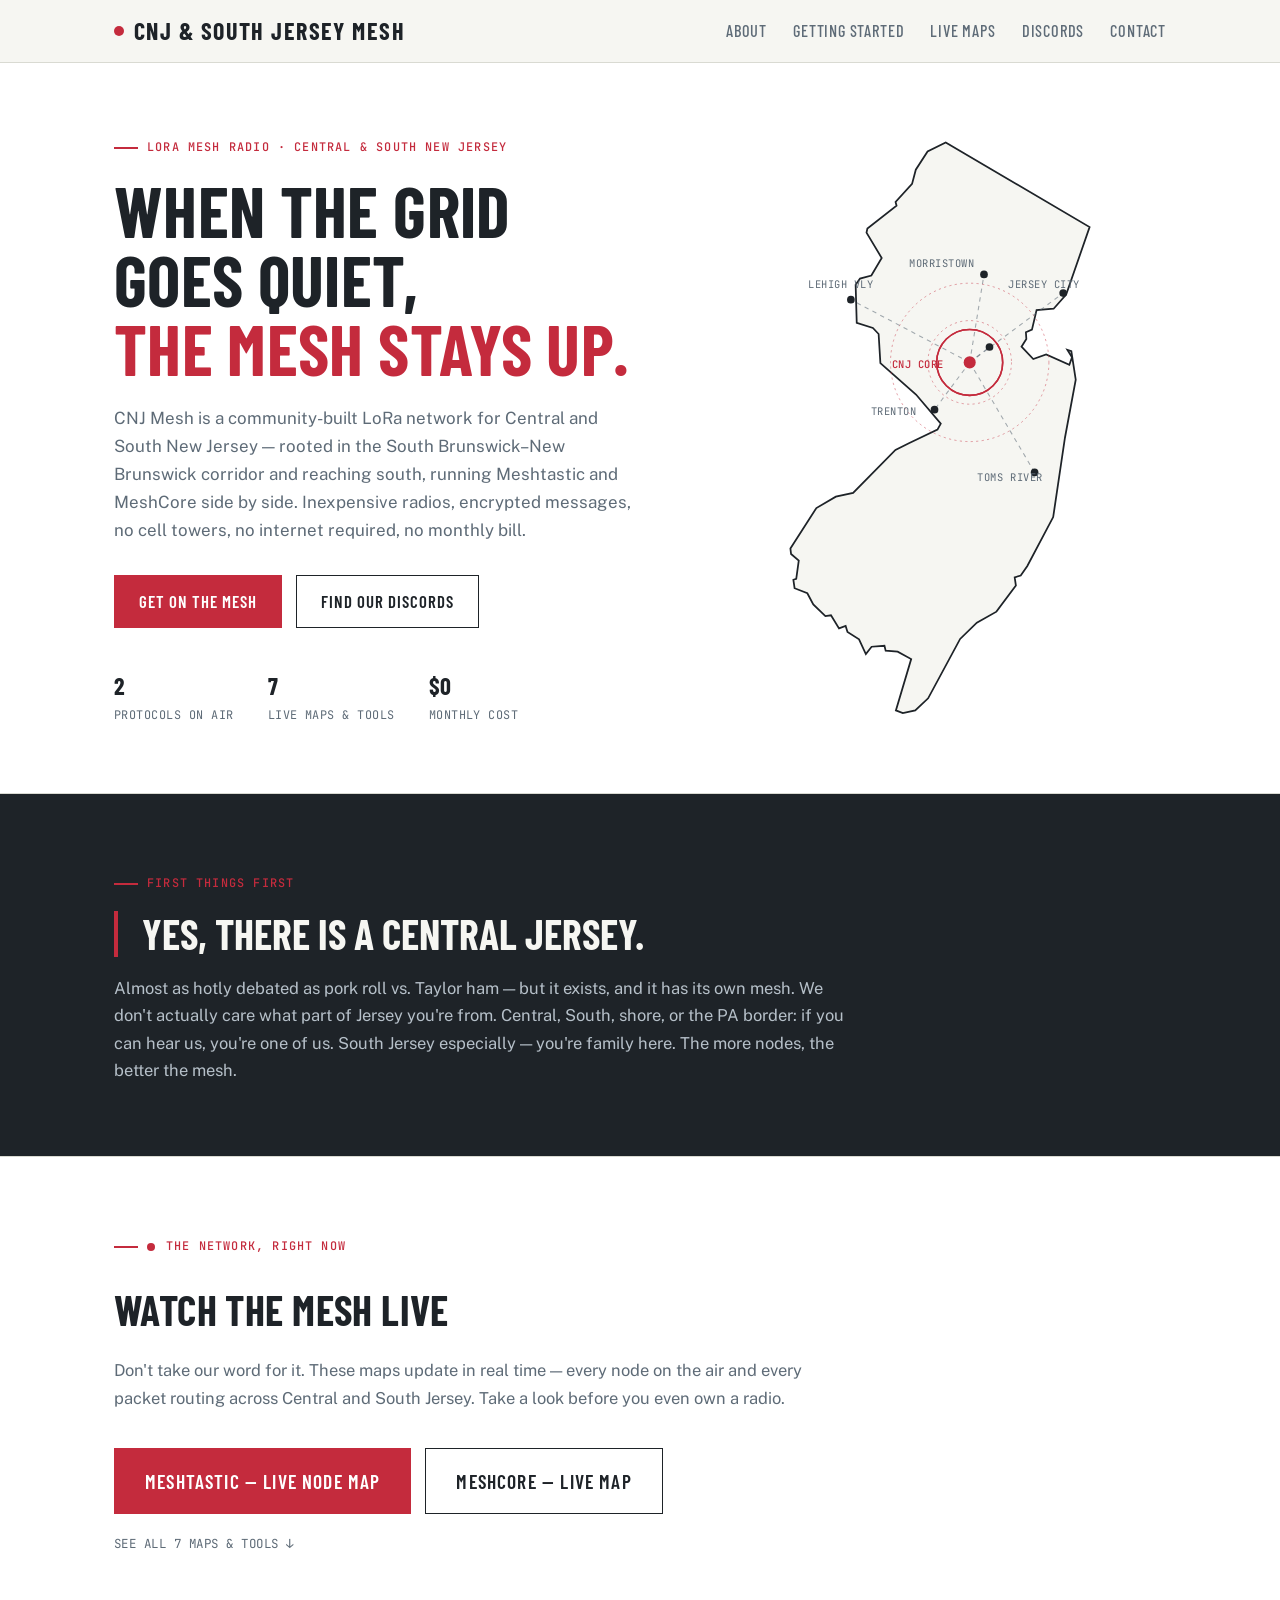
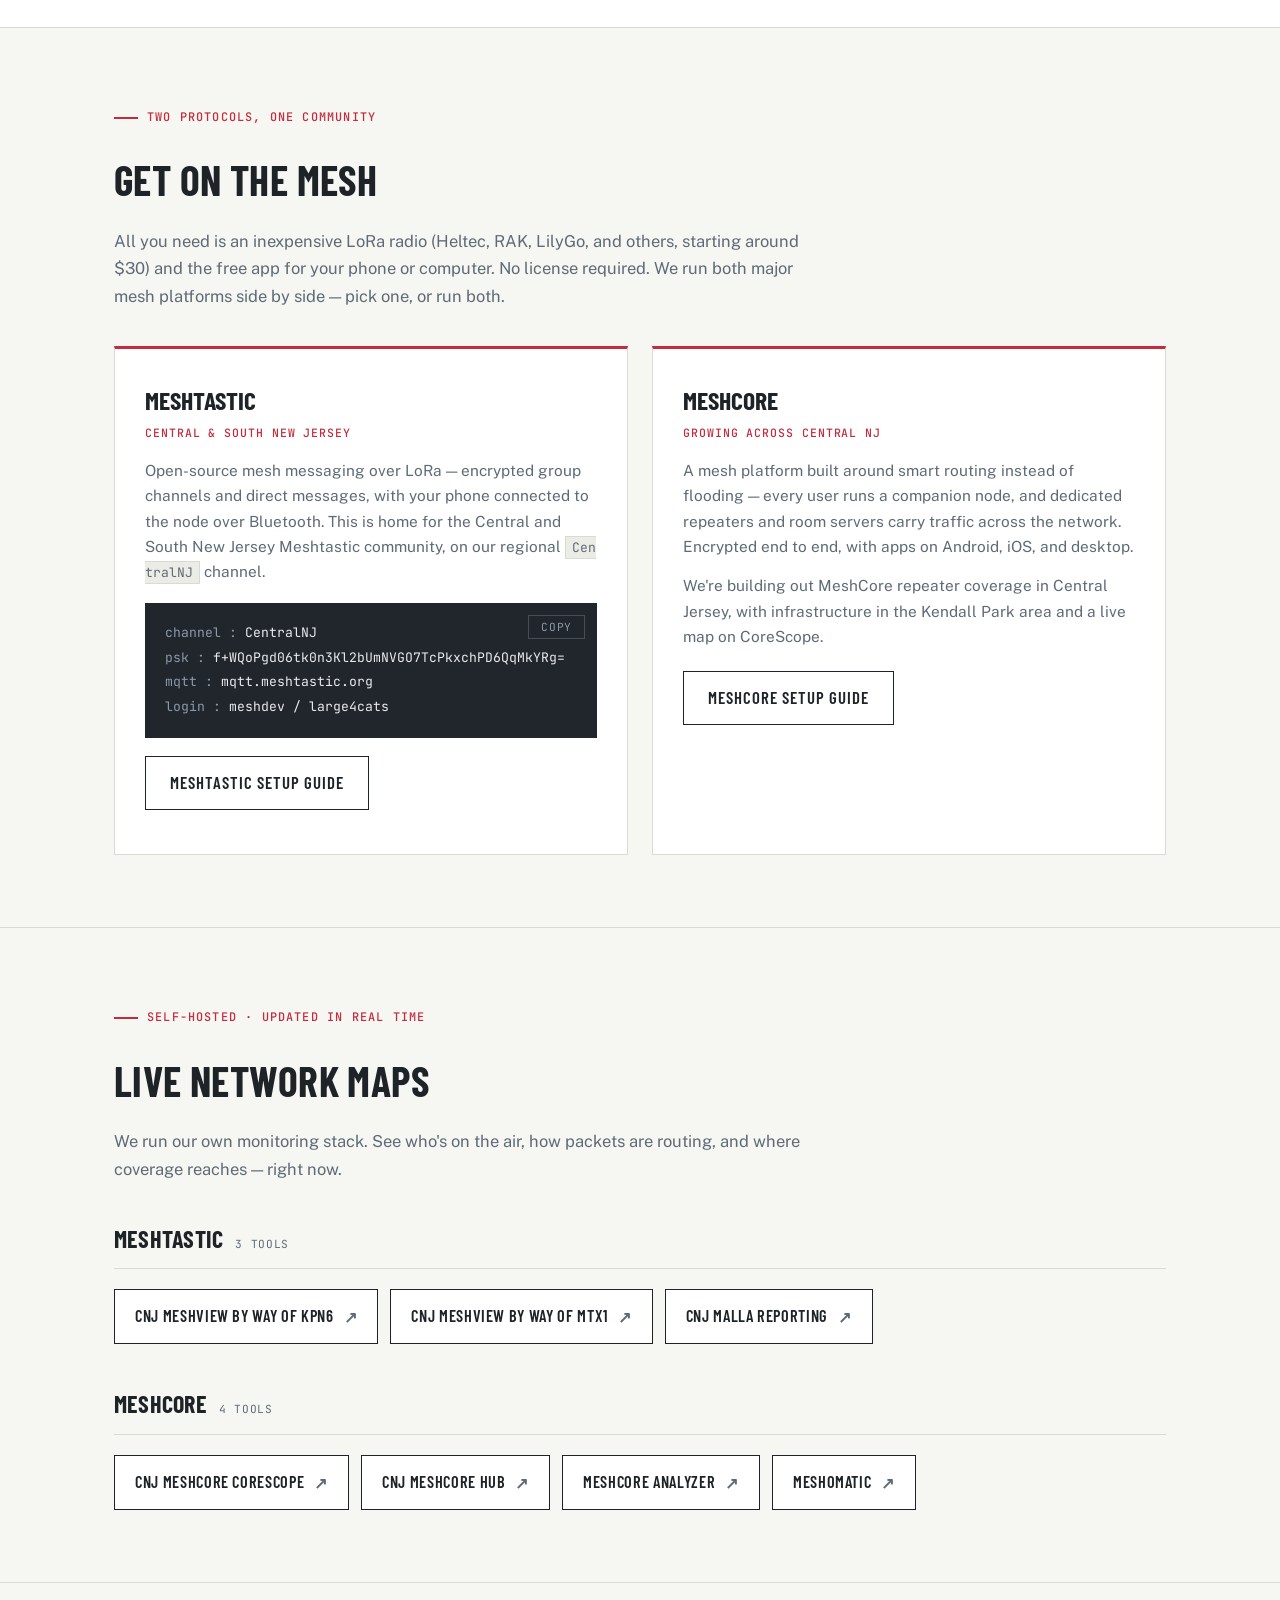
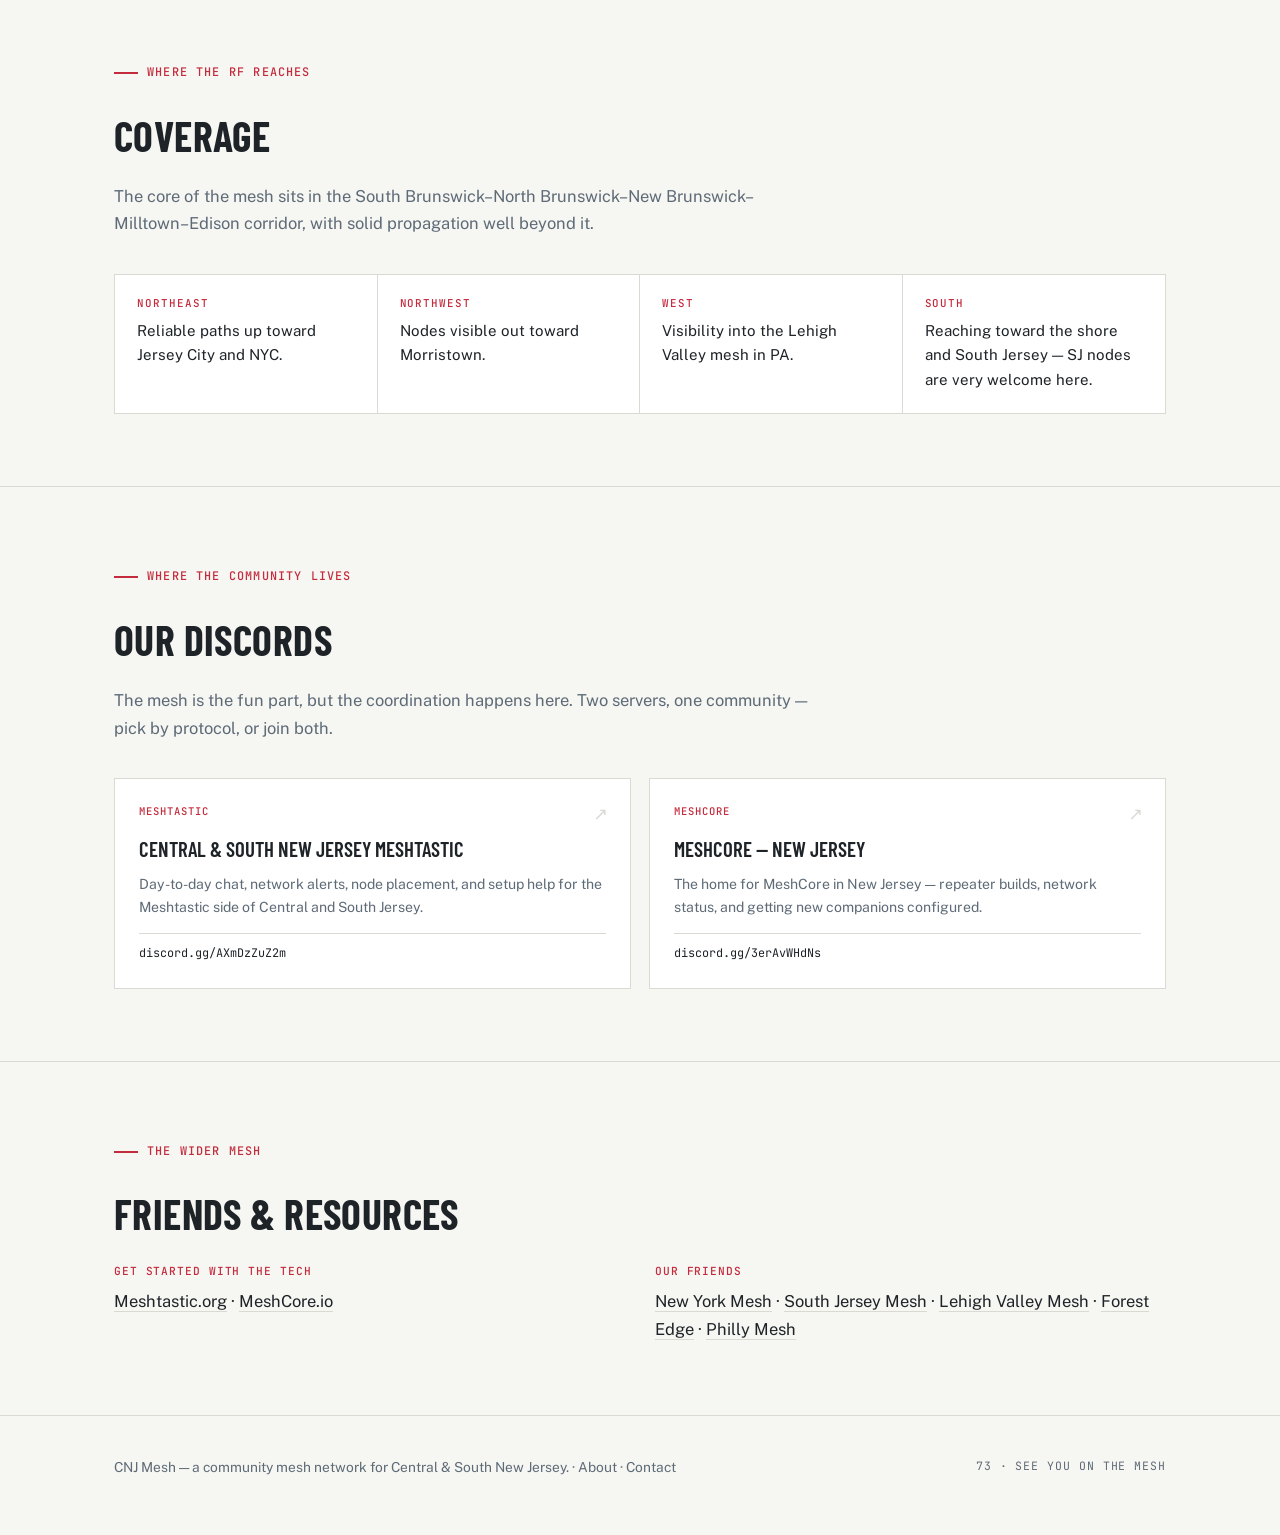
==== website/cnjmesh-me/index.html @ 9541b4b1 "Add docs and backup for the new cnjmesh.me website - docs/website-cnjmesh-me.md: what the site is, h" ====
<!DOCTYPE html>
<html lang="en">
<head>
<meta charset="UTF-8">
<meta name="viewport" content="width=device-width, initial-scale=1.0">
<title>CNJ Mesh — Central &amp; South New Jersey LoRa Mesh Network</title>
<meta name="description" content="CNJ Mesh is a community LoRa mesh network for Central and South New Jersey running Meshtastic and MeshCore. Join the mesh, watch it live, and find our Discords.">
<meta property="og:title" content="CNJ Mesh — Central &amp; South New Jersey Mesh Network">
<meta property="og:description" content="Off-grid LoRa mesh radio for Central and South Jersey. Meshtastic and MeshCore, side by side. Join the mesh.">
<meta property="og:type" content="website">
<meta property="og:url" content="https://cnjmesh.me">
<link rel="preconnect" href="https://fonts.googleapis.com">
<link rel="preconnect" href="https://fonts.gstatic.com" crossorigin>
<link href="https://fonts.googleapis.com/css2?family=Barlow+Condensed:wght@500;600;700&family=Public+Sans:wght@400;500;600&family=JetBrains+Mono:wght@400;500&display=swap" rel="stylesheet">
<style>
/* ============================================================
   CNJ Mesh — shared styles
   Design: light editorial. Paper white, near-black ink,
   "signal red" accent (ON AIR reference). Barlow Condensed
   (display), Public Sans (body), JetBrains Mono (data).
   ============================================================ */

:root {
  --paper: #f6f6f2;
  --panel: #ffffff;
  --ink: #1e2328;
  --muted: #5e6b77;
  --line: #d9dad2;
  --red: #c42b3d;
  --red-dark: #9e2233;
  --term: #21262c;
  --term-text: #e8eaed;
  --maxw: 1100px;
}
* { margin: 0; padding: 0; box-sizing: border-box; }
html { scroll-behavior: smooth; }
body {
  background: var(--paper);
  color: var(--ink);
  font-family: 'Public Sans', system-ui, sans-serif;
  font-size: 16.5px;
  line-height: 1.65;
  -webkit-font-smoothing: antialiased;
}
::selection { background: var(--red); color: #fff; }
a { color: var(--red); text-decoration: none; }
a:hover { text-decoration: underline; text-underline-offset: 3px; }
a:focus-visible, button:focus-visible {
  outline: 2px solid var(--red);
  outline-offset: 3px;
}
.wrap { max-width: var(--maxw); margin: 0 auto; padding: 0 24px; }

/* ---------- header ---------- */
header {
  position: sticky; top: 0; z-index: 50;
  background: rgba(246,246,242,.92);
  backdrop-filter: blur(8px);
  border-bottom: 1px solid var(--line);
}
.nav { display: flex; align-items: center; justify-content: space-between; height: 62px; }
.brand {
  font-family: 'Barlow Condensed', sans-serif;
  font-weight: 700; font-size: 1.5rem; letter-spacing: .06em;
  color: var(--ink); display: flex; align-items: center; gap: 10px;
  text-transform: uppercase;
}
.brand:hover { text-decoration: none; }
.brand .onair {
  width: 10px; height: 10px; border-radius: 50%;
  background: var(--red);
  box-shadow: 0 0 0 0 rgba(196,43,61,.45);
  animation: beacon 2.8s infinite;
}
@keyframes beacon {
  0% { box-shadow: 0 0 0 0 rgba(196,43,61,.45); }
  70% { box-shadow: 0 0 0 10px rgba(196,43,61,0); }
  100% { box-shadow: 0 0 0 0 rgba(196,43,61,0); }
}
nav.links { display: flex; gap: 26px; align-items: center; }
nav.links a {
  color: var(--muted);
  font-family: 'Barlow Condensed', sans-serif;
  font-size: 1.02rem; letter-spacing: .05em; text-transform: uppercase;
  font-weight: 500;
}
nav.links a:hover { color: var(--ink); text-decoration: none; }
nav.links a.current { color: var(--ink); border-bottom: 2px solid var(--red); padding-bottom: 2px; }
@media (max-width: 760px) { nav.links { gap: 16px; font-size: .9rem; } }
@media (max-width: 520px) { nav.links a.hide-sm { display: none; } }
.brand-short { display: none; }
@media (max-width: 640px) {
  .nav { height: auto; min-height: 56px; padding: 10px 0; flex-wrap: wrap; row-gap: 6px; }
  .brand-full { display: none; }
  .brand-short { display: inline; }
  .brand { font-size: 1.1rem; }
  nav.links { gap: 10px; flex-wrap: wrap; }
  nav.links a { font-size: .78rem; letter-spacing: .03em; }
}

/* ---------- generic hero / page head ---------- */
.hero { border-bottom: 1px solid var(--line); background: var(--panel); }
.hero .wrap {
  display: grid; grid-template-columns: 1.1fr .9fr;
  gap: 48px; align-items: center;
  padding-top: 64px; padding-bottom: 64px;
}
@media (max-width: 880px) {
  .hero .wrap { grid-template-columns: 1fr; padding-top: 44px; padding-bottom: 40px; }
}
.eyebrow {
  font-family: 'JetBrains Mono', monospace;
  font-size: .74rem; letter-spacing: .1em;
  color: var(--red); text-transform: uppercase;
  display: inline-flex; align-items: center; gap: 9px;
  margin-bottom: 18px; font-weight: 500;
}
.eyebrow::before { content: ""; width: 24px; height: 2px; background: var(--red); }
h1 {
  font-family: 'Barlow Condensed', sans-serif;
  font-weight: 700; font-size: clamp(2.7rem, 6vw, 4.4rem);
  line-height: .98; letter-spacing: .005em;
  text-transform: uppercase;
  margin-bottom: 22px;
}
h1 .red { color: var(--red); }
.hero p.lede { color: var(--muted); font-size: 1.06rem; max-width: 33rem; }
.hero .cta-row { display: flex; flex-wrap: wrap; gap: 14px; margin-top: 30px; }

/* page head (interior pages, single column) */
.pagehead { border-bottom: 1px solid var(--line); background: var(--panel); }
.pagehead .wrap { padding-top: 60px; padding-bottom: 46px; }
.pagehead h1 { margin-bottom: 18px; }
.pagehead p.lede { color: var(--muted); font-size: 1.08rem; max-width: 44rem; }

/* ---------- buttons ---------- */
.btn {
  font-family: 'Barlow Condensed', sans-serif; font-weight: 600;
  font-size: 1.05rem; letter-spacing: .06em; text-transform: uppercase;
  padding: 12px 24px; border: 1.5px solid var(--ink);
  cursor: pointer; display: inline-flex; align-items: center;
  transition: background .15s ease, color .15s ease, border-color .15s ease;
  color: var(--ink); background: transparent;
}
.btn:hover { text-decoration: none; }
.btn-primary { background: var(--red); border-color: var(--red); color: #fff; }
.btn-primary:hover { background: var(--red-dark); border-color: var(--red-dark); }
.btn-ghost:hover { background: var(--ink); color: var(--paper); }

.hero-stats {
  display: flex; gap: 34px; margin-top: 38px; flex-wrap: wrap;
  font-family: 'JetBrains Mono', monospace; font-size: .74rem; color: var(--muted);
  letter-spacing: .04em; text-transform: uppercase;
}
.hero-stats b {
  display: block; color: var(--ink); font-size: 1.5rem;
  font-family: 'Barlow Condensed', sans-serif; font-weight: 700; letter-spacing: 0;
}

/* ---------- NJ coverage plot ---------- */
.njmap { width: 100%; max-width: 330px; margin: 0 auto; display: block; }
.njmap .outline { fill: var(--paper); stroke: var(--ink); stroke-width: 1.6; }
.njmap .ring {
  fill: none; stroke: var(--red); stroke-width: .8;
  stroke-dasharray: 2 3; opacity: .5;
}
.njmap .link-line { stroke: var(--muted); stroke-width: 1; stroke-dasharray: 4 4; opacity: .55; }
.njmap .node { fill: var(--ink); }
.njmap .core { fill: var(--red); }
.njmap .pulse {
  fill: none; stroke: var(--red); stroke-width: 1.4;
  transform-origin: center; transform-box: fill-box;
  animation: ripple 3.2s ease-out infinite;
}
.njmap .pulse.p2 { animation-delay: 1.6s; }
@keyframes ripple {
  0% { transform: scale(.15); opacity: .9; }
  100% { transform: scale(1); opacity: 0; }
}
.njmap text {
  font-family: 'JetBrains Mono', monospace; font-size: 9.5px;
  fill: var(--muted); letter-spacing: .05em;
}
.njmap text.coretext { fill: var(--red); font-weight: 500; }
@media (prefers-reduced-motion: reduce) {
  .njmap .pulse { animation: none; opacity: .25; }
  .brand .onair { animation: none; }
  html { scroll-behavior: auto; }
}

/* ---------- sections ---------- */
section { padding: 72px 0; border-bottom: 1px solid var(--line); }
section:last-of-type { border-bottom: none; }
h2 {
  font-family: 'Barlow Condensed', sans-serif;
  font-weight: 700; font-size: clamp(1.9rem, 3.4vw, 2.6rem);
  text-transform: uppercase; letter-spacing: .01em;
  margin-bottom: 14px;
}
h3 { font-family: 'Barlow Condensed', sans-serif; }
.section-intro { color: var(--muted); max-width: 44rem; margin-bottom: 36px; }

/* dark band (central jersey / callout) */
.central-jersey { background: var(--ink); color: var(--paper); }
.central-jersey blockquote {
  font-family: 'Barlow Condensed', sans-serif;
  font-size: clamp(1.7rem, 3.6vw, 2.6rem); font-weight: 700;
  line-height: 1.1; max-width: 46rem; text-transform: uppercase;
  border-left: 4px solid var(--red); padding-left: 24px;
  margin-bottom: 18px;
}
.central-jersey p { color: #b6c0c9; max-width: 46rem; }
.central-jersey p + p { margin-top: 16px; }

/* ---------- join / protocol cards ---------- */
.join-grid { display: grid; grid-template-columns: 1fr 1fr; gap: 24px; }
@media (max-width: 880px) { .join-grid { grid-template-columns: 1fr; } }
.card {
  background: var(--panel); border: 1px solid var(--line);
  border-top: 3px solid var(--red);
  padding: 30px;
}
.card h3 {
  font-size: 1.6rem; font-weight: 700; text-transform: uppercase; margin-bottom: 2px;
}
.card .sub {
  font-family: 'JetBrains Mono', monospace; font-size: .72rem;
  color: var(--red); letter-spacing: .08em; text-transform: uppercase;
  margin-bottom: 16px; display: block; font-weight: 500;
}
.card p { color: var(--muted); font-size: .96rem; margin-bottom: 14px; }
.card ol { padding-left: 20px; font-size: .96rem; }
.card ol li { margin-bottom: 9px; }
.card ol li span.k { color: var(--muted); }
code {
  font-family: 'JetBrains Mono', monospace; font-size: .85em;
  background: #ecece6; border: 1px solid var(--line);
  padding: 2px 6px; word-break: break-all;
}
.config-block {
  background: var(--term); color: var(--term-text);
  padding: 18px 20px; margin: 18px 0;
  font-family: 'JetBrains Mono', monospace; font-size: .82rem;
  line-height: 1.9; position: relative; overflow-x: auto;
}
.config-block .key { color: #8b98a8; }
.config-block .val { color: var(--term-text); word-break: break-all; }
.copy-btn {
  position: absolute; top: 12px; right: 12px;
  font-family: 'JetBrains Mono', monospace; font-size: .7rem;
  background: transparent; color: #8b98a8;
  border: 1px solid #454d57; padding: 4px 12px; cursor: pointer;
  text-transform: uppercase; letter-spacing: .06em;
}
.copy-btn:hover { color: var(--term-text); border-color: #8b98a8; }

/* ---------- live maps: protocol groups + buttons ---------- */
.proto-group { margin-bottom: 40px; }
.proto-group:last-child { margin-bottom: 0; }
.proto-head {
  display: flex; align-items: baseline; gap: 12px;
  border-bottom: 1px solid var(--line); padding-bottom: 10px; margin-bottom: 20px;
}
.proto-head h3 {
  font-size: 1.5rem; font-weight: 700; text-transform: uppercase; letter-spacing: .01em;
}
.proto-head .count {
  font-family: 'JetBrains Mono', monospace; font-size: .7rem;
  color: var(--muted); letter-spacing: .06em; text-transform: uppercase;
}
.btn-grid { display: flex; flex-wrap: wrap; gap: 12px; }
.link-btn {
  font-family: 'Barlow Condensed', sans-serif; font-weight: 600;
  font-size: 1.02rem; letter-spacing: .04em; text-transform: uppercase;
  padding: 13px 20px; border: 1.5px solid var(--ink);
  color: var(--ink); background: var(--panel);
  display: inline-flex; align-items: center; gap: 10px;
  transition: background .15s ease, color .15s ease, border-color .15s ease;
}
.link-btn::after {
  content: "\2197"; font-size: .95em; color: var(--muted);
  transition: color .15s ease;
}
.link-btn:hover { background: var(--ink); color: var(--paper); text-decoration: none; border-color: var(--ink); }
.link-btn:hover::after { color: var(--paper); }

/* ---------- tool / community cards ---------- */
.tools-grid, .community-grid {
  display: grid; grid-template-columns: repeat(auto-fit, minmax(240px, 1fr));
  gap: 18px;
}
.tool {
  background: var(--panel); border: 1px solid var(--line);
  padding: 24px; display: block; color: var(--ink);
  transition: border-color .15s ease;
  position: relative;
}
.tool::after {
  content: "\2197"; position: absolute; top: 20px; right: 22px;
  color: var(--line); font-size: 1.1rem; transition: color .15s ease;
}
.tool:hover { border-color: var(--ink); text-decoration: none; }
.tool:hover::after { color: var(--red); }
.tool .tag {
  font-family: 'JetBrains Mono', monospace; font-size: .66rem;
  letter-spacing: .09em; text-transform: uppercase; color: var(--red);
  display: block; margin-bottom: 12px; font-weight: 500;
}
.tool h3 {
  font-size: 1.3rem; font-weight: 600; text-transform: uppercase; margin-bottom: 6px;
}
.tool p { color: var(--muted); font-size: .88rem; }
.tool .url {
  font-family: 'JetBrains Mono', monospace; font-size: .74rem;
  color: var(--ink); margin-top: 14px; display: block;
  border-top: 1px solid var(--line); padding-top: 10px; word-break: break-all;
}

/* ---------- friends line ---------- */
.friends { display: grid; grid-template-columns: 1fr 1fr; gap: 30px; }
@media (max-width: 760px) { .friends { grid-template-columns: 1fr; gap: 20px; } }
.friends .label {
  font-family: 'JetBrains Mono', monospace; font-size: .7rem;
  color: var(--red); letter-spacing: .08em; text-transform: uppercase;
  margin-bottom: 8px; font-weight: 500;
}
.friends .line { color: var(--ink); }
.friends .line a { color: var(--ink); border-bottom: 1px solid var(--line); }
.friends .line a:hover { border-color: var(--red); text-decoration: none; color: var(--red); }

/* ---------- coverage ---------- */
.coverage ul {
  list-style: none; display: grid;
  grid-template-columns: repeat(auto-fit, minmax(230px, 1fr));
  gap: 0; border: 1px solid var(--line); background: var(--panel);
}
.coverage li { padding: 20px 22px; font-size: .94rem; border-right: 1px solid var(--line); }
.coverage li:last-child { border-right: none; }
@media (max-width: 880px) {
  .coverage li { border-right: none; border-bottom: 1px solid var(--line); }
  .coverage li:last-child { border-bottom: none; }
}
.coverage li b {
  font-family: 'JetBrains Mono', monospace; font-size: .68rem;
  color: var(--red); display: block; letter-spacing: .09em;
  text-transform: uppercase; margin-bottom: 6px; font-weight: 500;
}

/* ---------- prose (about / getting started body) ---------- */
.prose { max-width: 46rem; }
.prose.wide { max-width: 52rem; }
.prose h2 { margin-top: 6px; }
.prose h3 {
  font-size: 1.45rem; font-weight: 700; text-transform: uppercase;
  letter-spacing: .01em; margin: 40px 0 12px;
}
.prose h4 {
  font-family: 'Barlow Condensed', sans-serif;
  font-size: 1.15rem; font-weight: 600; text-transform: uppercase;
  letter-spacing: .02em; margin: 26px 0 8px;
}
.prose p { margin-bottom: 16px; }
.prose ul, .prose ol { margin: 0 0 18px 22px; }
.prose li { margin-bottom: 8px; }
.prose .note {
  color: var(--muted); font-size: .96rem;
}
.callout {
  background: var(--panel); border: 1px solid var(--line);
  border-left: 3px solid var(--red);
  padding: 18px 22px; margin: 22px 0;
  font-size: .96rem;
}
.callout .tag {
  font-family: 'JetBrains Mono', monospace; font-size: .68rem;
  color: var(--red); letter-spacing: .08em; text-transform: uppercase;
  display: block; margin-bottom: 6px; font-weight: 500;
}
.review-flag {
  background: #fff7e6; border: 1px solid #e8d9a8; border-left: 3px solid #c9922b;
  padding: 14px 18px; margin: 18px 0; font-size: .9rem; color: #6b5518;
}
.review-flag b { color: #543f0e; }

/* settings table used in getting started advanced section */
.settings {
  width: 100%; border-collapse: collapse; margin: 14px 0 8px;
  font-size: .92rem; background: var(--panel); border: 1px solid var(--line);
}
.settings th, .settings td {
  text-align: left; padding: 10px 14px; border-bottom: 1px solid var(--line);
  vertical-align: top;
}
.settings th {
  font-family: 'JetBrains Mono', monospace; font-size: .68rem;
  letter-spacing: .06em; text-transform: uppercase; color: var(--muted); font-weight: 500;
}
.settings td:first-child { font-family: 'JetBrains Mono', monospace; font-size: .84rem; white-space: nowrap; }
.settings tr:last-child td { border-bottom: none; }

/* quick anchor nav on getting started */
.jump {
  display: flex; flex-wrap: wrap; gap: 10px; margin: 4px 0 6px;
}
.jump a {
  font-family: 'JetBrains Mono', monospace; font-size: .74rem;
  letter-spacing: .04em; text-transform: uppercase;
  border: 1px solid var(--line); padding: 7px 13px; color: var(--muted);
}
.jump a:hover { border-color: var(--ink); color: var(--ink); text-decoration: none; }

/* ---------- footer ---------- */
footer { padding: 40px 0 56px; color: var(--muted); font-size: .86rem; border-top: 1px solid var(--line); }
footer .wrap { display: flex; justify-content: space-between; flex-wrap: wrap; gap: 16px; }
footer .mono {
  font-family: 'JetBrains Mono', monospace; font-size: .72rem;
  letter-spacing: .08em; text-transform: uppercase;
}
footer a { color: var(--muted); }
footer a:hover { color: var(--ink); }

/* ---------- "watch the mesh live" highlight band ---------- */
.livewatch { background: var(--panel); }
.livewatch .live-dot {
  display: inline-block; width: 8px; height: 8px; border-radius: 50%;
  background: var(--red); margin-right: 2px;
  box-shadow: 0 0 0 0 rgba(196,43,61,.5); animation: beacon 2.8s infinite;
}
.watch-btns { display: flex; flex-wrap: wrap; gap: 14px; margin: 4px 0 20px; }
.btn-lg { font-size: 1.22rem; padding: 16px 30px; }
.watch-more {
  font-family: 'JetBrains Mono', monospace; font-size: .78rem;
  letter-spacing: .04em; text-transform: uppercase;
}
.watch-more a { color: var(--muted); }
.watch-more a:hover { color: var(--red); text-decoration: none; }
@media (prefers-reduced-motion: reduce) { .livewatch .live-dot { animation: none; } }

</style>
</head>
<body>

<header>
  <div class="wrap nav">
    <a class="brand" href="index.html"><span class="onair"></span><span class="brand-full">CNJ &amp; South Jersey Mesh</span><span class="brand-short">CNJ Mesh</span></a>
    <nav class="links">
      <a href="about.html">About</a>
      <a href="getting-started.html">Getting started</a>
      <a href="index.html#maps" class="hide-sm">Live maps</a>
      <a href="index.html#discords" class="hide-sm">Discords</a>
      <a href="contact.html">Contact</a>
    </nav>
  </div>
</header>

<div class="hero" id="top">
  <div class="wrap">
    <div>
      <span class="eyebrow">LoRa mesh radio · Central &amp; South New Jersey</span>
      <h1>When the grid<br>goes quiet,<br><span class="red">the mesh stays up.</span></h1>
      <p class="lede">CNJ Mesh is a community-built LoRa network for Central and South New Jersey — rooted in the South Brunswick–New Brunswick corridor and reaching south, running Meshtastic and MeshCore side by side. Inexpensive radios, encrypted messages, no cell towers, no internet required, no monthly bill.</p>
      <div class="cta-row">
        <a class="btn btn-primary" href="getting-started.html">Get on the mesh</a>
        <a class="btn btn-ghost" href="#discords">Find our Discords</a>
      </div>
      <div class="hero-stats">
        <div><b>2</b>protocols on air</div>
        <div><b>7</b>live maps &amp; tools</div>
        <div><b>$0</b>monthly cost</div>
      </div>
    </div>
    <svg class="njmap" viewBox="0 0 300 547" role="img" aria-label="Coverage plot of New Jersey showing the CNJ Mesh core in Central Jersey with links reaching Jersey City, Morristown, Trenton, Toms River, and the Lehigh Valley">
      <path class="outline" d="M121.7,287.5 L147.7,275.1 L150.7,269.7 L128.2,243.2 L95.8,214.7 L94.2,188.2 L89.0,182.7 L74.3,178.1 L73.3,143.4 L77.3,137.8 L87.6,135.0 L97.0,119.1 L83.2,96.0 L84.0,92.3 L110.5,71.6 L109.6,68.2 L124.6,51.7 L128.0,38.8 L138.7,22.2 L155.2,14.0 L286.0,91.0 L264.7,152.4 L253.3,165.2 L237.8,166.5 L233.6,184.2 L228.1,186.6 L228.5,192.7 L224.1,199.7 L234.8,211.0 L246.5,206.8 L267.6,216.2 L270.0,209.4 L265.8,202.7 L269.4,203.9 L273.4,229.7 L263.6,282.5 L252.9,354.6 L229.4,399.1 L223.4,407.8 L217.9,409.4 L219.0,416.9 L201.3,440.6 L183.5,450.6 L168.3,465.4 L139.2,519.4 L127.5,530.4 L116.2,532.9 L109.9,530.4 L123.8,483.7 L111.5,477.0 L100.6,476.1 L99.5,471.6 L87.8,472.5 L82.6,479.2 L76.4,465.8 L65.9,459.1 L64.2,453.6 L58.2,455.8 L50.9,443.9 L45.8,444.7 L34.8,434.0 L29.4,423.9 L17.8,419.3 L16.7,411.6 L19.3,410.8 L21.6,394.2 L14.6,388.2 L14.0,383.1 L37.6,346.4 L55.3,336.1 L71.0,332.7 L109.5,293.6 Z"/>
      <circle class="ring" cx="177" cy="214" r="38"/>
      <circle class="ring" cx="177" cy="214" r="72"/>
      <line class="link-line" x1="177" y1="214" x2="262" y2="151"/>
      <line class="link-line" x1="177" y1="214" x2="190" y2="134"/>
      <line class="link-line" x1="177" y1="214" x2="145" y2="257"/>
      <line class="link-line" x1="177" y1="214" x2="236" y2="314"/>
      <line class="link-line" x1="177" y1="214" x2="69" y2="157"/>
      <line class="link-line" x1="177" y1="214" x2="195" y2="200"/>
      <circle class="pulse" cx="177" cy="214" r="30"/>
      <circle class="pulse p2" cx="177" cy="214" r="30"/>
      <circle class="core" cx="177" cy="214" r="5.5"/>
      <circle class="node" cx="262" cy="151" r="3.5"/>
      <circle class="node" cx="190" cy="134" r="3.5"/>
      <circle class="node" cx="145" cy="257" r="3.5"/>
      <circle class="node" cx="236" cy="314" r="3.5"/>
      <circle class="node" cx="195" cy="200" r="3.5"/>
      <circle class="node" cx="69" cy="157" r="3.5"/>
      <text class="coretext" x="106" y="219">CNJ CORE</text>
      <text x="212" y="146">JERSEY CITY</text>
      <text x="122" y="127">MORRISTOWN</text>
      <text x="87" y="262">TRENTON</text>
      <text x="184" y="322">TOMS RIVER</text>
      <text x="30" y="146">LEHIGH VLY</text>
    </svg>
  </div>
</div>

<section class="central-jersey">
  <div class="wrap">
    <span class="eyebrow">First things first</span>
    <blockquote>Yes, there is a Central Jersey.</blockquote>
    <p>Almost as hotly debated as pork roll vs. Taylor ham — but it exists, and it has its own mesh. We don't actually care what part of Jersey you're from. Central, South, shore, or the PA border: if you can hear us, you're one of us. South Jersey especially — you're family here. The more nodes, the better the mesh.</p>
  </div>
</section>

<section class="livewatch" id="watch">
  <div class="wrap">
    <span class="eyebrow"><span class="live-dot"></span> The network, right now</span>
    <h2>Watch the mesh live</h2>
    <p class="section-intro">Don't take our word for it. These maps update in real time — every node on the air and every packet routing across Central and South Jersey. Take a look before you even own a radio.</p>
    <div class="watch-btns">
      <a class="btn btn-primary btn-lg" href="https://meshview.cnjmesh.me/nodegraph">Meshtastic — live node map</a>
      <a class="btn btn-ghost btn-lg" href="https://corescope.cnjmesh.me/#/map">MeshCore — live map</a>
    </div>
    <p class="watch-more"><a href="#maps">See all 7 maps &amp; tools ↓</a></p>
  </div>
</section>

<section id="join">
  <div class="wrap">
    <span class="eyebrow">Two protocols, one community</span>
    <h2>Get on the mesh</h2>
    <p class="section-intro">All you need is an inexpensive LoRa radio (Heltec, RAK, LilyGo, and others, starting around $30) and the free app for your phone or computer. No license required. We run both major mesh platforms side by side — pick one, or run both.</p>
    <div class="join-grid">
      <div class="card">
        <h3>Meshtastic</h3>
        <span class="sub">Central &amp; South New Jersey</span>
        <p>Open-source mesh messaging over LoRa — encrypted group channels and direct messages, with your phone connected to the node over Bluetooth. This is home for the Central and South New Jersey Meshtastic community, on our regional <code>CentralNJ</code> channel.</p>
        <div class="config-block" id="mt-config">
          <button class="copy-btn" data-copy="mt-config-text" aria-label="Copy Meshtastic channel settings">Copy</button>
          <span class="key">channel :</span> <span class="val">CentralNJ</span><br>
          <span class="key">psk     :</span> <span class="val">f+WQoPgd06tk0n3Kl2bUmNVGO7TcPkxchPD6QqMkYRg=</span><br>
          <span class="key">mqtt    :</span> <span class="val">mqtt.meshtastic.org</span><br>
          <span class="key">login   :</span> <span class="val">meshdev / large4cats</span>
        </div>
        <p style="margin-top:6px">
          <a class="btn btn-ghost" href="getting-started.html#meshtastic">Meshtastic setup guide</a>
        </p>
      </div>
      <div class="card">
        <h3>MeshCore</h3>
        <span class="sub">Growing across Central NJ</span>
        <p>A mesh platform built around smart routing instead of flooding — every user runs a companion node, and dedicated repeaters and room servers carry traffic across the network. Encrypted end to end, with apps on Android, iOS, and desktop.</p>
        <p>We're building out MeshCore repeater coverage in Central Jersey, with infrastructure in the Kendall Park area and a live map on CoreScope.</p>
        <p style="margin-top:22px">
          <a class="btn btn-ghost" href="getting-started.html#meshcore">MeshCore setup guide</a>
        </p>
      </div>
    </div>
  </div>
</section>

<section id="maps">
  <div class="wrap">
    <span class="eyebrow">Self-hosted · Updated in real time</span>
    <h2>Live network maps</h2>
    <p class="section-intro">We run our own monitoring stack. See who's on the air, how packets are routing, and where coverage reaches — right now.</p>

    <div class="proto-group">
      <div class="proto-head">
        <h3>Meshtastic</h3>
        <span class="count">3 tools</span>
      </div>
      <div class="btn-grid">
        <a class="link-btn" href="https://meshview.cnjmesh.me/nodegraph">CNJ Meshview by way of KPN6</a>
        <a class="link-btn" href="https://sbnj.meshview.comfx.com/nodegraph">CNJ Meshview by way of MTX1</a>
        <a class="link-btn" href="https://malla2.cnjmesh.me">CNJ Malla Reporting</a>
      </div>
    </div>

    <div class="proto-group">
      <div class="proto-head">
        <h3>MeshCore</h3>
        <span class="count">4 tools</span>
      </div>
      <div class="btn-grid">
        <a class="link-btn" href="https://corescope.cnjmesh.me/#/map">CNJ MeshCore CoreScope</a>
        <a class="link-btn" href="https://meshcorehub.cnjmesh.me">CNJ MeshCore Hub</a>
        <a class="link-btn" href="https://analyzer.letsmesh.net/packets">MeshCore Analyzer</a>
        <a class="link-btn" href="https://map.meshomatic.net/">Meshomatic</a>
      </div>
    </div>
  </div>
</section>

<section id="coverage" class="coverage">
  <div class="wrap">
    <span class="eyebrow">Where the RF reaches</span>
    <h2>Coverage</h2>
    <p class="section-intro">The core of the mesh sits in the South Brunswick–North Brunswick–New Brunswick–Milltown–Edison corridor, with solid propagation well beyond it.</p>
    <ul>
      <li><b>Northeast</b>Reliable paths up toward Jersey City and NYC.</li>
      <li><b>Northwest</b>Nodes visible out toward Morristown.</li>
      <li><b>West</b>Visibility into the Lehigh Valley mesh in PA.</li>
      <li><b>South</b>Reaching toward the shore and South Jersey — SJ nodes are very welcome here.</li>
    </ul>
  </div>
</section>

<section id="discords">
  <div class="wrap">
    <span class="eyebrow">Where the community lives</span>
    <h2>Our Discords</h2>
    <p class="section-intro">The mesh is the fun part, but the coordination happens here. Two servers, one community — pick by protocol, or join both.</p>
    <div class="community-grid">
      <a class="tool" href="https://discord.gg/AXmDzZuZ2m">
        <span class="tag">Meshtastic</span>
        <h3>Central &amp; South New Jersey Meshtastic</h3>
        <p>Day-to-day chat, network alerts, node placement, and setup help for the Meshtastic side of Central and South Jersey.</p>
        <span class="url">discord.gg/AXmDzZuZ2m</span>
      </a>
      <a class="tool" href="https://discord.gg/3erAvWHdNs">
        <span class="tag">MeshCore</span>
        <h3>MeshCore — New Jersey</h3>
        <p>The home for MeshCore in New Jersey — repeater builds, network status, and getting new companions configured.</p>
        <span class="url">discord.gg/3erAvWHdNs</span>
      </a>
    </div>
  </div>
</section>

<section id="friends">
  <div class="wrap">
    <span class="eyebrow">The wider mesh</span>
    <h2>Friends &amp; resources</h2>
    <div class="friends">
      <div>
        <div class="label">Get started with the tech</div>
        <div class="line">
          <a href="https://meshtastic.org">Meshtastic.org</a> ·
          <a href="https://meshcore.io">MeshCore.io</a>
        </div>
      </div>
      <div>
        <div class="label">Our friends</div>
        <div class="line">
          <a href="https://nyme.sh">New York Mesh</a> ·
          <a href="https://sjmesh.net/">South Jersey Mesh</a> ·
          <a href="https://lvmesh.com/">Lehigh Valley Mesh</a> ·
          <a href="https://forest-edge.info/">Forest Edge</a> ·
          <a href="https://phillymesh.net/">Philly Mesh</a>
        </div>
      </div>
    </div>
  </div>
</section>

<footer>
  <div class="wrap">
    <div>CNJ Mesh — a community mesh network for Central &amp; South New Jersey. · <a href="about.html">About</a> · <a href="contact.html">Contact</a></div>
    <div class="mono">73 · See you on the mesh</div>
  </div>
</footer>

<script>
  document.querySelectorAll('.copy-btn').forEach(function(btn){
    btn.addEventListener('click', function(){
      var text = "Channel: CentralNJ\nPSK: f+WQoPgd06tk0n3Kl2bUmNVGO7TcPkxchPD6QqMkYRg=\nMQTT: mqtt.meshtastic.org\nLogin: meshdev / large4cats";
      navigator.clipboard.writeText(text).then(function(){
        btn.textContent = "Copied";
        setTimeout(function(){ btn.textContent = "Copy"; }, 1600);
      });
    });
  });
</script>

</body>
</html>
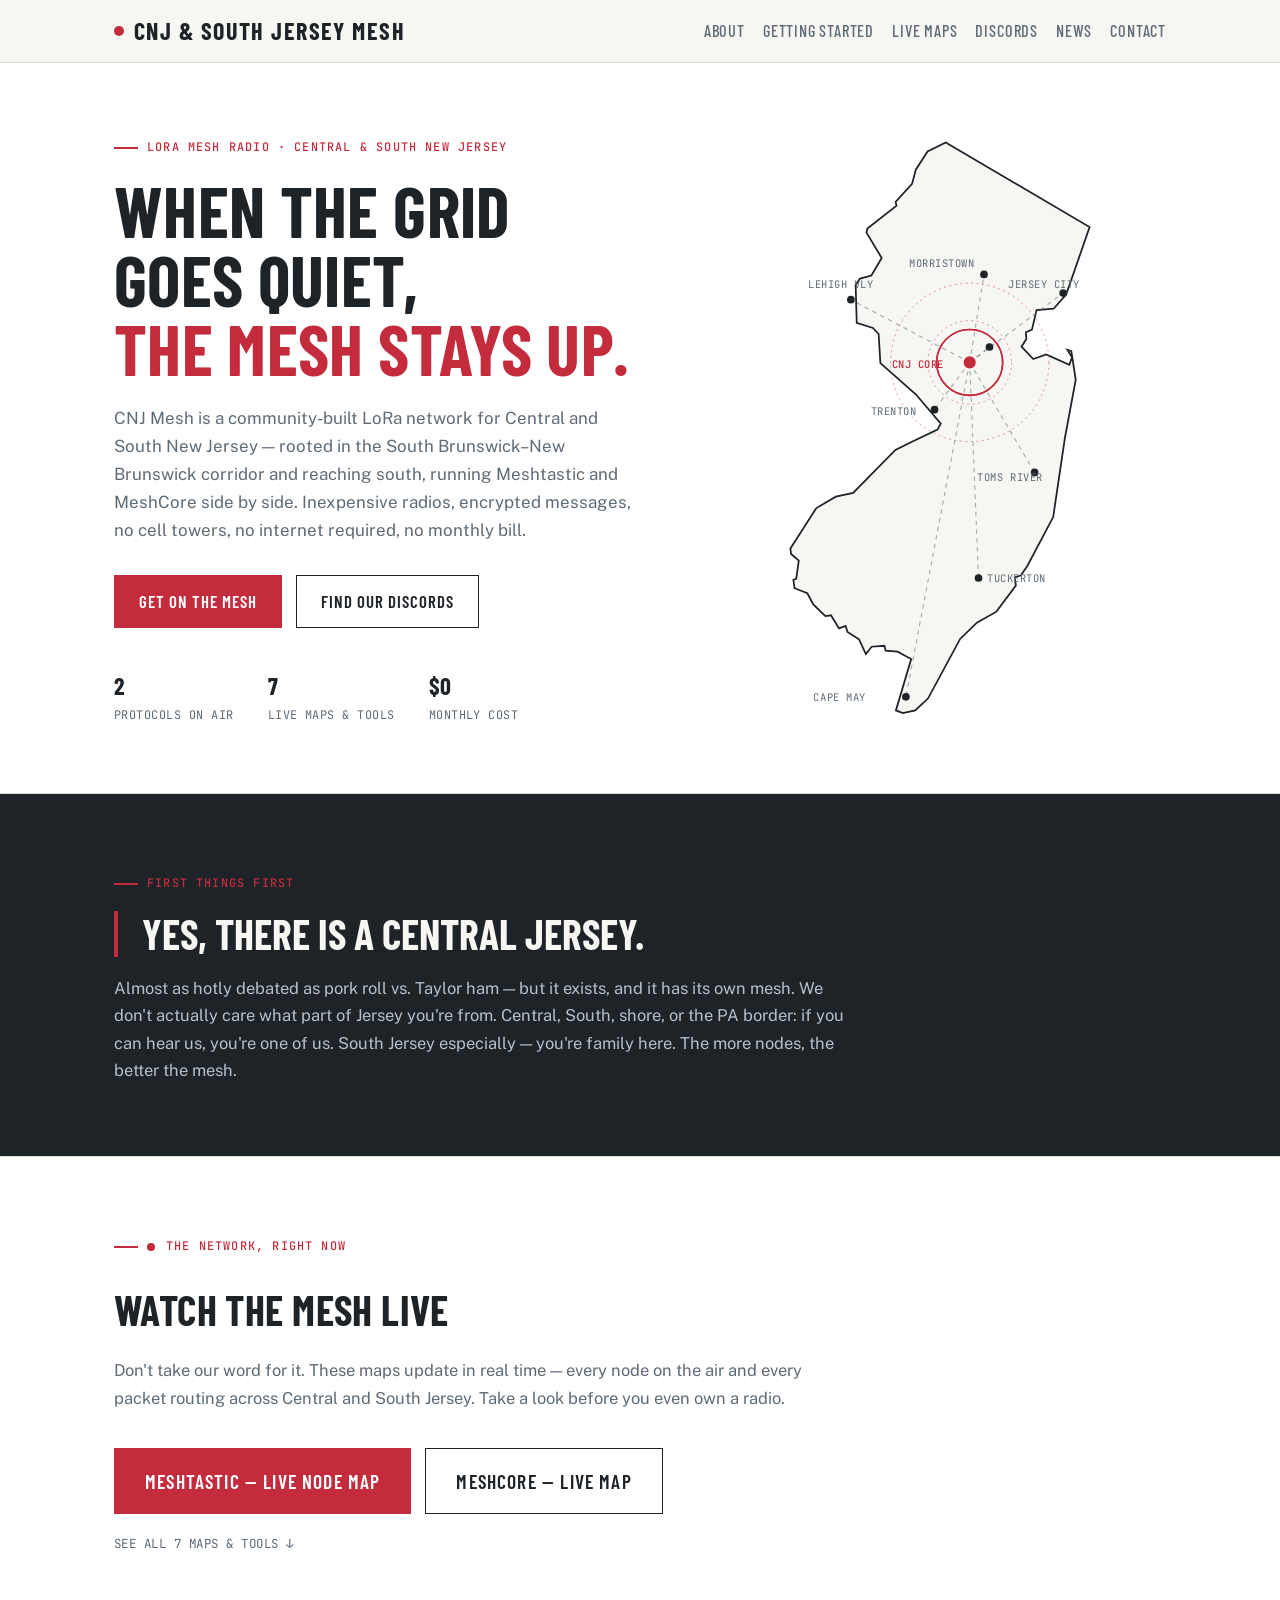
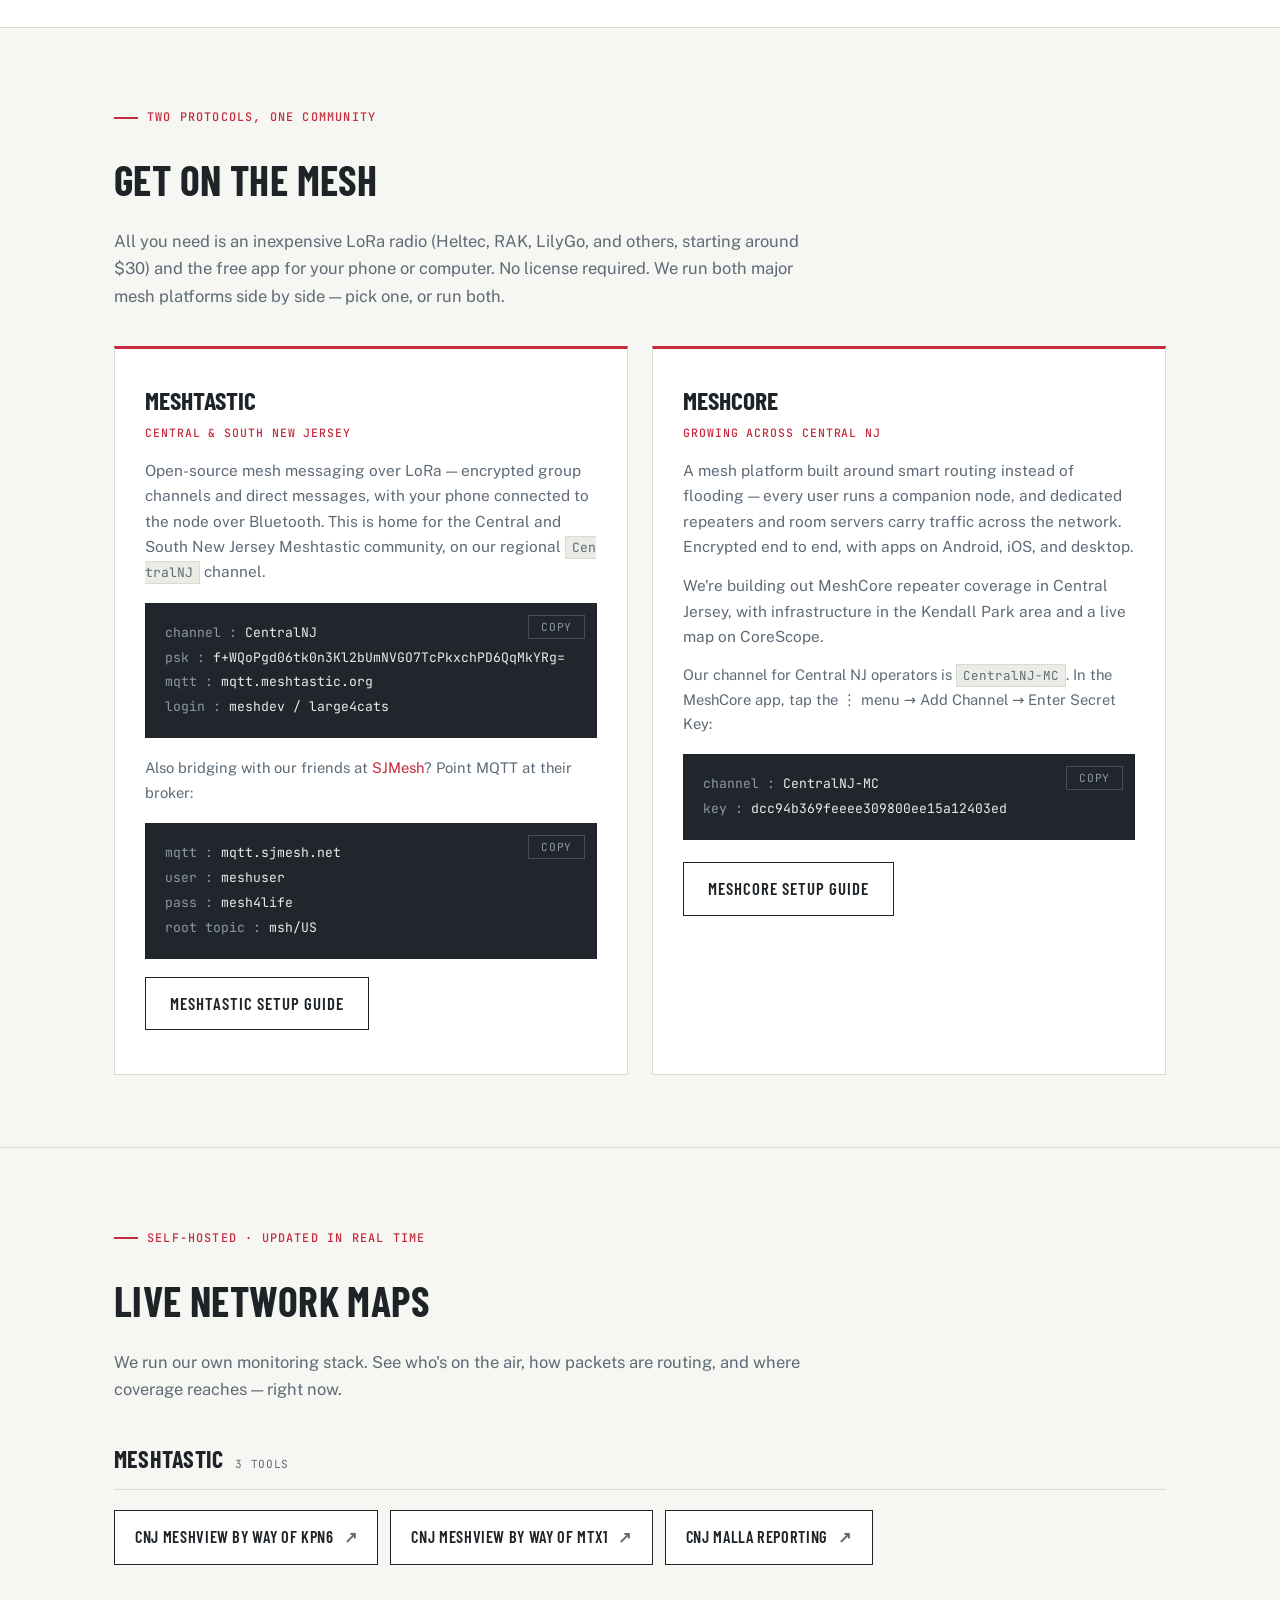
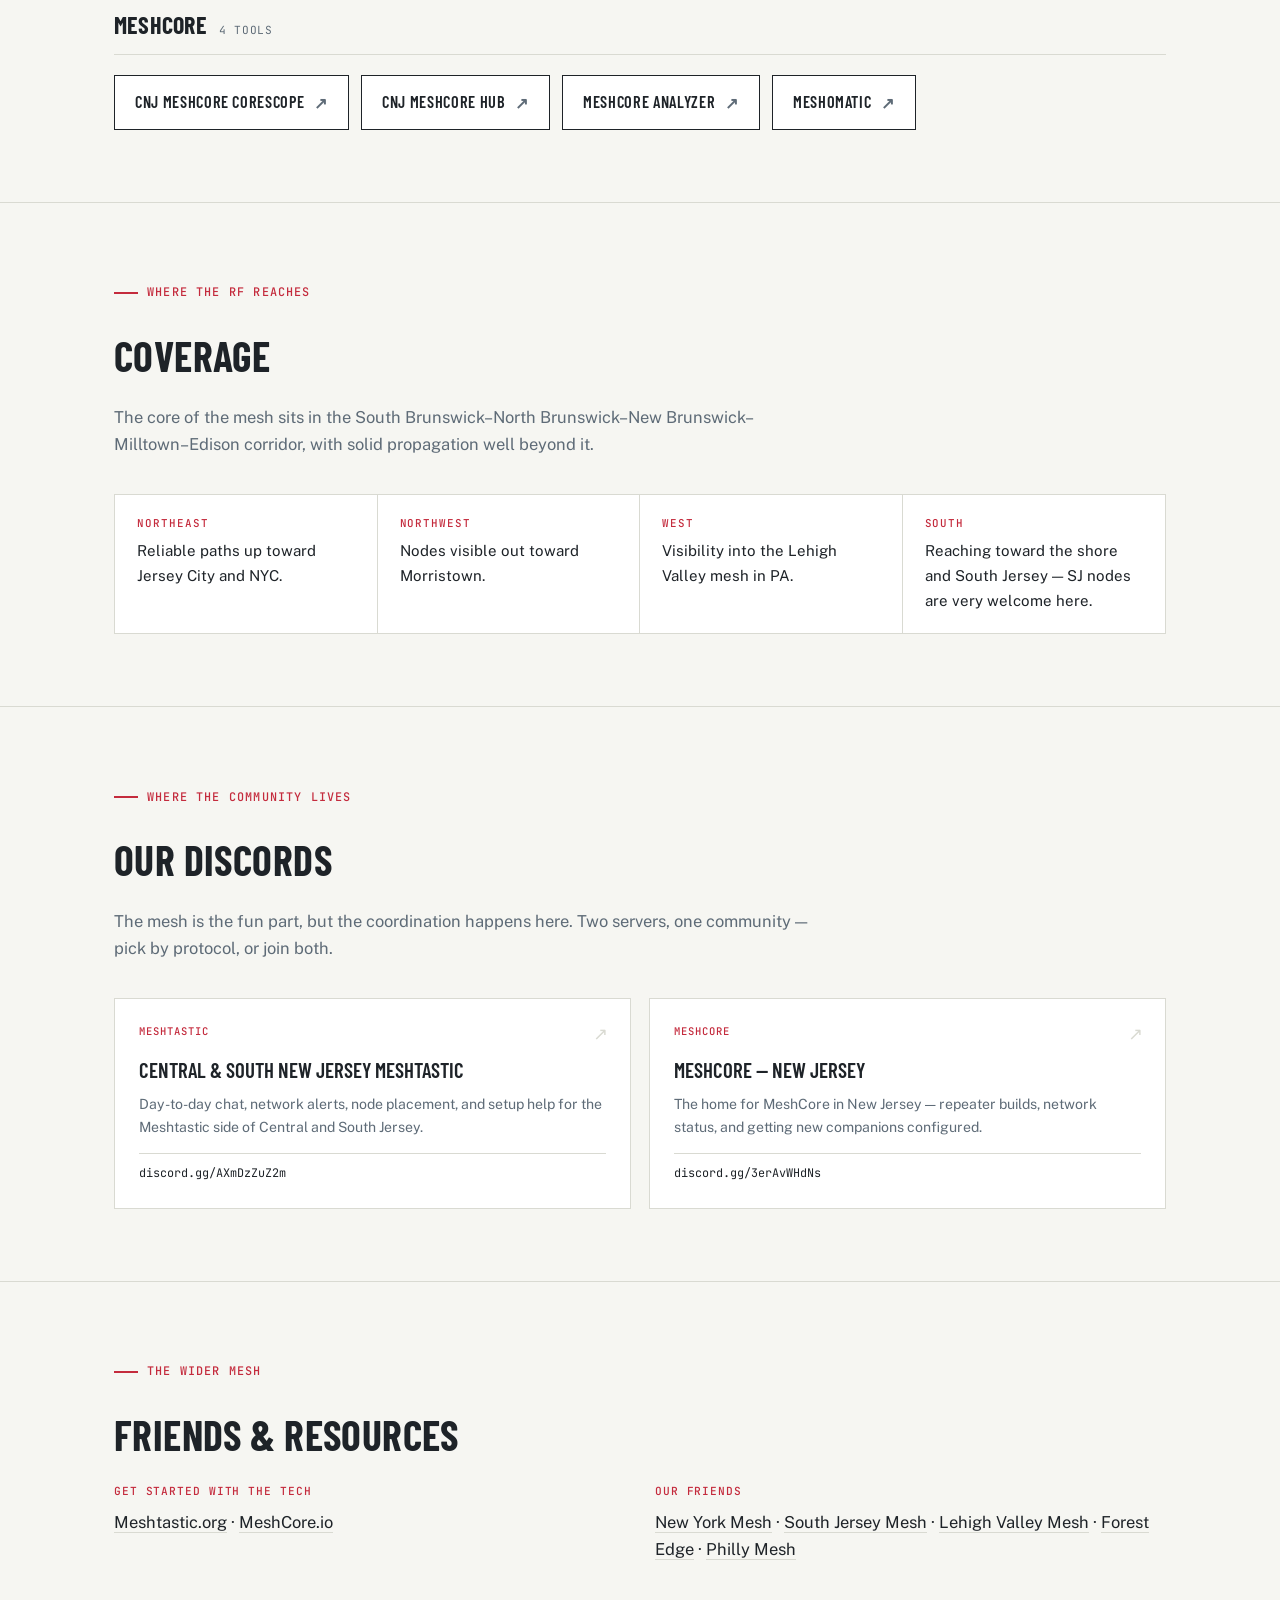
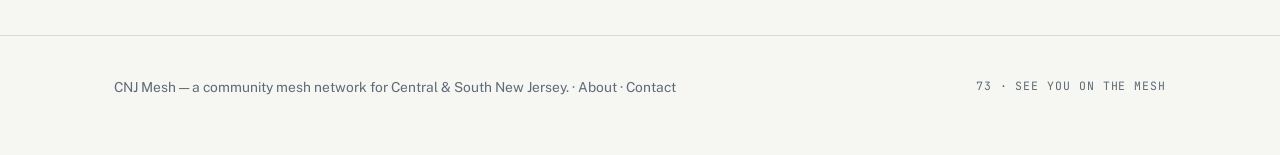
==== commit ccd0a114: "Re-sync website backup from live cnjmesh.me (index, getting-started, styles.css) network-news.html s" ====
--- a/website/cnjmesh-me/index.html
+++ b/website/cnjmesh-me/index.html
@@ -58,12 +58,12 @@
   backdrop-filter: blur(8px);
   border-bottom: 1px solid var(--line);
 }
-.nav { display: flex; align-items: center; justify-content: space-between; height: 62px; }
+.nav { display: flex; align-items: center; justify-content: space-between; height: 62px; flex-wrap: wrap; }
 .brand {
   font-family: 'Barlow Condensed', sans-serif;
   font-weight: 700; font-size: 1.5rem; letter-spacing: .06em;
   color: var(--ink); display: flex; align-items: center; gap: 10px;
-  text-transform: uppercase;
+  text-transform: uppercase; white-space: nowrap; flex-shrink: 0;
 }
 .brand:hover { text-decoration: none; }
 .brand .onair {
@@ -77,7 +77,7 @@
   70% { box-shadow: 0 0 0 10px rgba(196,43,61,0); }
   100% { box-shadow: 0 0 0 0 rgba(196,43,61,0); }
 }
-nav.links { display: flex; gap: 26px; align-items: center; }
+nav.links { display: flex; gap: 18px; align-items: center; flex-wrap: wrap; row-gap: 6px; }
 nav.links a {
   color: var(--muted);
   font-family: 'Barlow Condensed', sans-serif;
@@ -448,6 +448,7 @@
       <a href="getting-started.html">Getting started</a>
       <a href="index.html#maps" class="hide-sm">Live maps</a>
       <a href="index.html#discords" class="hide-sm">Discords</a>
+      <a href="network-news.html">News</a>
       <a href="contact.html">Contact</a>
     </nav>
   </div>
@@ -469,7 +470,7 @@
         <div><b>$0</b>monthly cost</div>
       </div>
     </div>
-    <svg class="njmap" viewBox="0 0 300 547" role="img" aria-label="Coverage plot of New Jersey showing the CNJ Mesh core in Central Jersey with links reaching Jersey City, Morristown, Trenton, Toms River, and the Lehigh Valley">
+    <svg class="njmap" viewBox="0 0 300 547" role="img" aria-label="Coverage plot of New Jersey showing the CNJ Mesh core in Central Jersey with links reaching Jersey City, Morristown, Trenton, Toms River, Tuckerton, Cape May, and the Lehigh Valley">
       <path class="outline" d="M121.7,287.5 L147.7,275.1 L150.7,269.7 L128.2,243.2 L95.8,214.7 L94.2,188.2 L89.0,182.7 L74.3,178.1 L73.3,143.4 L77.3,137.8 L87.6,135.0 L97.0,119.1 L83.2,96.0 L84.0,92.3 L110.5,71.6 L109.6,68.2 L124.6,51.7 L128.0,38.8 L138.7,22.2 L155.2,14.0 L286.0,91.0 L264.7,152.4 L253.3,165.2 L237.8,166.5 L233.6,184.2 L228.1,186.6 L228.5,192.7 L224.1,199.7 L234.8,211.0 L246.5,206.8 L267.6,216.2 L270.0,209.4 L265.8,202.7 L269.4,203.9 L273.4,229.7 L263.6,282.5 L252.9,354.6 L229.4,399.1 L223.4,407.8 L217.9,409.4 L219.0,416.9 L201.3,440.6 L183.5,450.6 L168.3,465.4 L139.2,519.4 L127.5,530.4 L116.2,532.9 L109.9,530.4 L123.8,483.7 L111.5,477.0 L100.6,476.1 L99.5,471.6 L87.8,472.5 L82.6,479.2 L76.4,465.8 L65.9,459.1 L64.2,453.6 L58.2,455.8 L50.9,443.9 L45.8,444.7 L34.8,434.0 L29.4,423.9 L17.8,419.3 L16.7,411.6 L19.3,410.8 L21.6,394.2 L14.6,388.2 L14.0,383.1 L37.6,346.4 L55.3,336.1 L71.0,332.7 L109.5,293.6 Z"/>
       <circle class="ring" cx="177" cy="214" r="38"/>
       <circle class="ring" cx="177" cy="214" r="72"/>
@@ -479,6 +480,8 @@
       <line class="link-line" x1="177" y1="214" x2="236" y2="314"/>
       <line class="link-line" x1="177" y1="214" x2="69" y2="157"/>
       <line class="link-line" x1="177" y1="214" x2="195" y2="200"/>
+      <line class="link-line" x1="177" y1="214" x2="119" y2="518"/>
+      <line class="link-line" x1="177" y1="214" x2="185" y2="410"/>
       <circle class="pulse" cx="177" cy="214" r="30"/>
       <circle class="pulse p2" cx="177" cy="214" r="30"/>
       <circle class="core" cx="177" cy="214" r="5.5"/>
@@ -488,12 +491,16 @@
       <circle class="node" cx="236" cy="314" r="3.5"/>
       <circle class="node" cx="195" cy="200" r="3.5"/>
       <circle class="node" cx="69" cy="157" r="3.5"/>
+      <circle class="node" cx="119" cy="518" r="3.5"/>
+      <circle class="node" cx="185" cy="410" r="3.5"/>
       <text class="coretext" x="106" y="219">CNJ CORE</text>
       <text x="212" y="146">JERSEY CITY</text>
       <text x="122" y="127">MORRISTOWN</text>
       <text x="87" y="262">TRENTON</text>
       <text x="184" y="322">TOMS RIVER</text>
       <text x="30" y="146">LEHIGH VLY</text>
+      <text x="35" y="522">CAPE MAY</text>
+      <text x="193" y="414">TUCKERTON</text>
     </svg>
   </div>
 </div>
@@ -536,6 +543,14 @@
           <span class="key">mqtt    :</span> <span class="val">mqtt.meshtastic.org</span><br>
           <span class="key">login   :</span> <span class="val">meshdev / large4cats</span>
         </div>
+        <p style="margin-top:14px; margin-bottom:0; color:var(--muted); font-size:.92rem;">Also bridging with our friends at <a href="https://sjmesh.net/">SJMesh</a>? Point MQTT at their broker:</p>
+        <div class="config-block" id="sj-config">
+          <button class="copy-btn" data-copy="sj-config-text" aria-label="Copy SJMesh MQTT settings">Copy</button>
+          <span class="key">mqtt       :</span> <span class="val">mqtt.sjmesh.net</span><br>
+          <span class="key">user       :</span> <span class="val">meshuser</span><br>
+          <span class="key">pass       :</span> <span class="val">mesh4life</span><br>
+          <span class="key">root topic :</span> <span class="val">msh/US</span>
+        </div>
         <p style="margin-top:6px">
           <a class="btn btn-ghost" href="getting-started.html#meshtastic">Meshtastic setup guide</a>
         </p>
@@ -545,6 +560,12 @@
         <span class="sub">Growing across Central NJ</span>
         <p>A mesh platform built around smart routing instead of flooding — every user runs a companion node, and dedicated repeaters and room servers carry traffic across the network. Encrypted end to end, with apps on Android, iOS, and desktop.</p>
         <p>We're building out MeshCore repeater coverage in Central Jersey, with infrastructure in the Kendall Park area and a live map on CoreScope.</p>
+        <p style="margin-top:14px; margin-bottom:0; color:var(--muted); font-size:.92rem;">Our channel for Central NJ operators is <code>CentralNJ-MC</code>. In the MeshCore app, tap the ⋮ menu → Add Channel → Enter Secret Key:</p>
+        <div class="config-block" id="mc-config">
+          <button class="copy-btn" data-copy="mc-config-text" aria-label="Copy CentralNJ-MC channel settings">Copy</button>
+          <span class="key">channel :</span> <span class="val">CentralNJ-MC</span><br>
+          <span class="key">key     :</span> <span class="val">dcc94b369feeee309800ee15a12403ed</span>
+        </div>
         <p style="margin-top:22px">
           <a class="btn btn-ghost" href="getting-started.html#meshcore">MeshCore setup guide</a>
         </p>
@@ -656,9 +677,15 @@
 </footer>
 
 <script>
+  var copyTexts = {
+    "mt-config-text": "Channel: CentralNJ\nPSK: f+WQoPgd06tk0n3Kl2bUmNVGO7TcPkxchPD6QqMkYRg=\nMQTT: mqtt.meshtastic.org\nLogin: meshdev / large4cats",
+    "sj-config-text": "MQTT: mqtt.sjmesh.net\nUser: meshuser\nPass: mesh4life\nRoot topic: msh/US",
+    "mc-config-text": "Channel: CentralNJ-MC\nKey: dcc94b369feeee309800ee15a12403ed"
+  };
   document.querySelectorAll('.copy-btn').forEach(function(btn){
     btn.addEventListener('click', function(){
-      var text = "Channel: CentralNJ\nPSK: f+WQoPgd06tk0n3Kl2bUmNVGO7TcPkxchPD6QqMkYRg=\nMQTT: mqtt.meshtastic.org\nLogin: meshdev / large4cats";
+      var key = btn.getAttribute('data-copy');
+      var text = copyTexts[key] || "";
       navigator.clipboard.writeText(text).then(function(){
         btn.textContent = "Copied";
         setTimeout(function(){ btn.textContent = "Copy"; }, 1600);
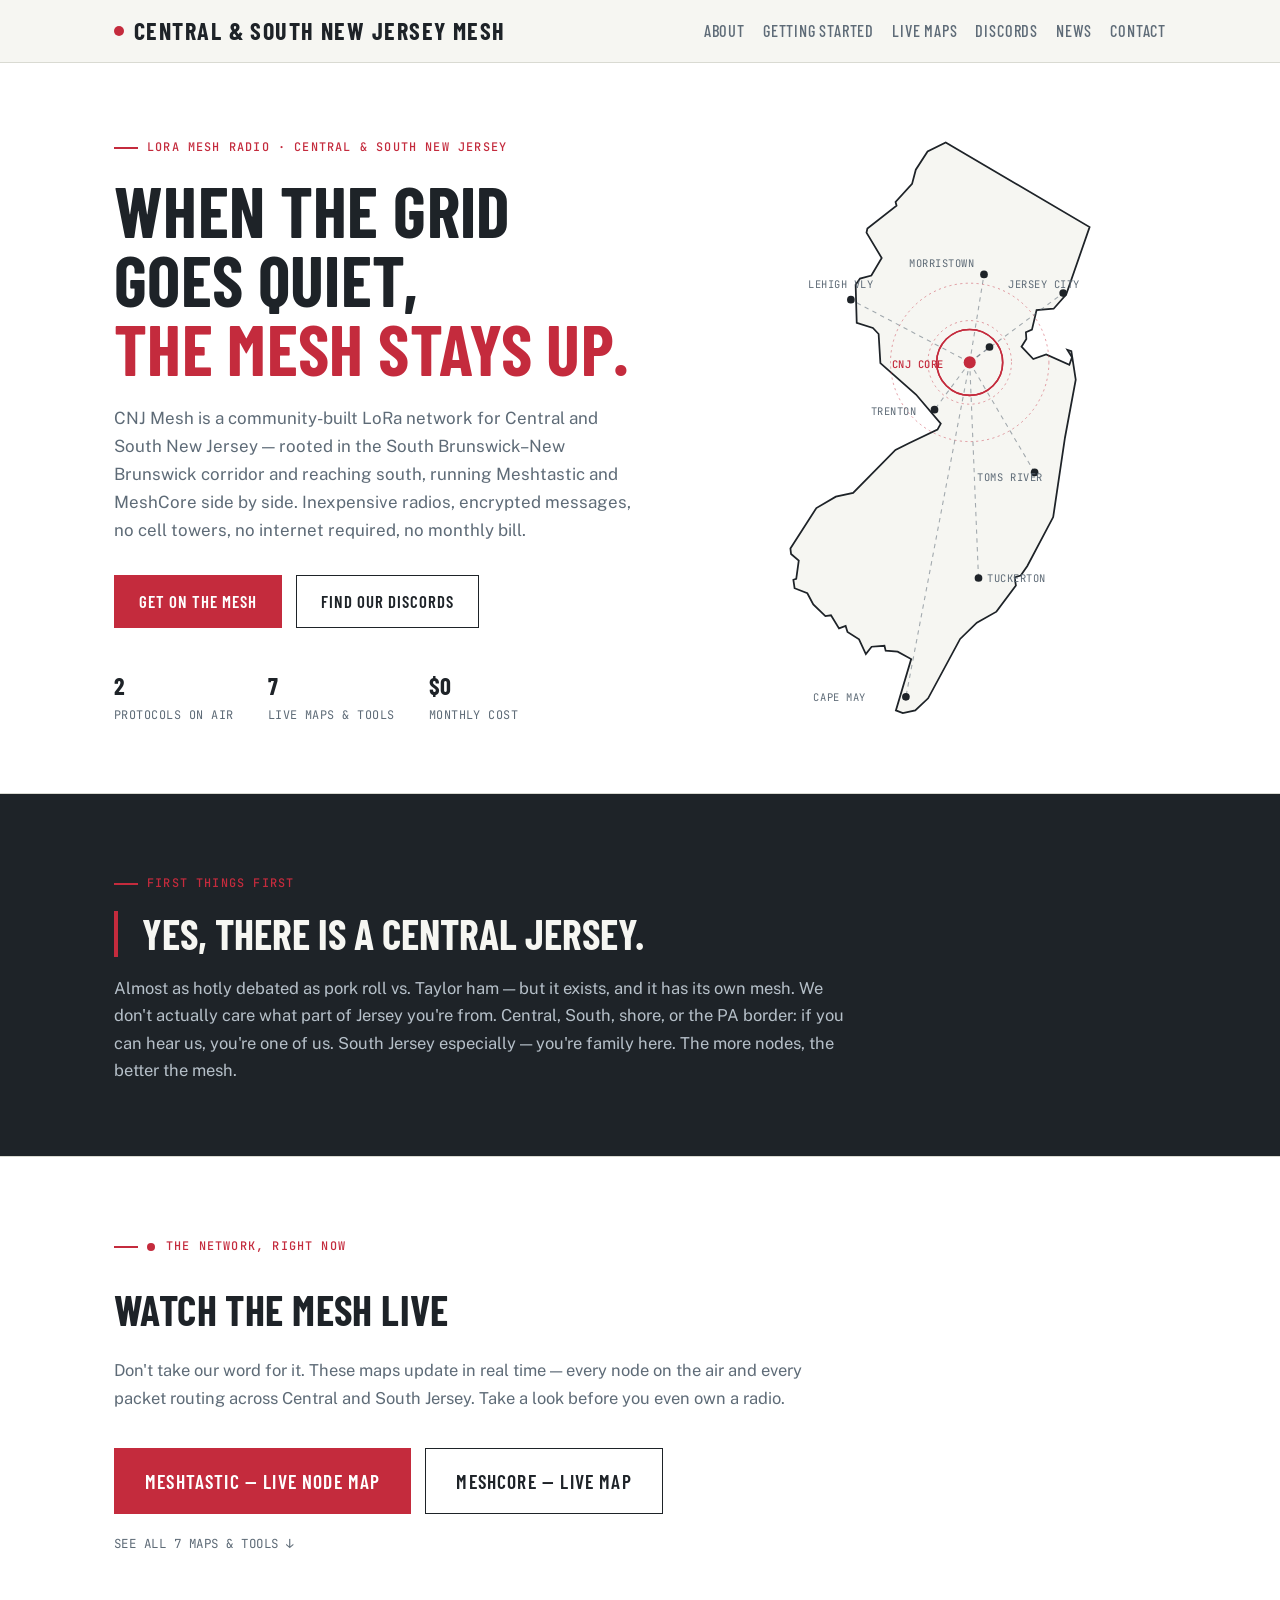
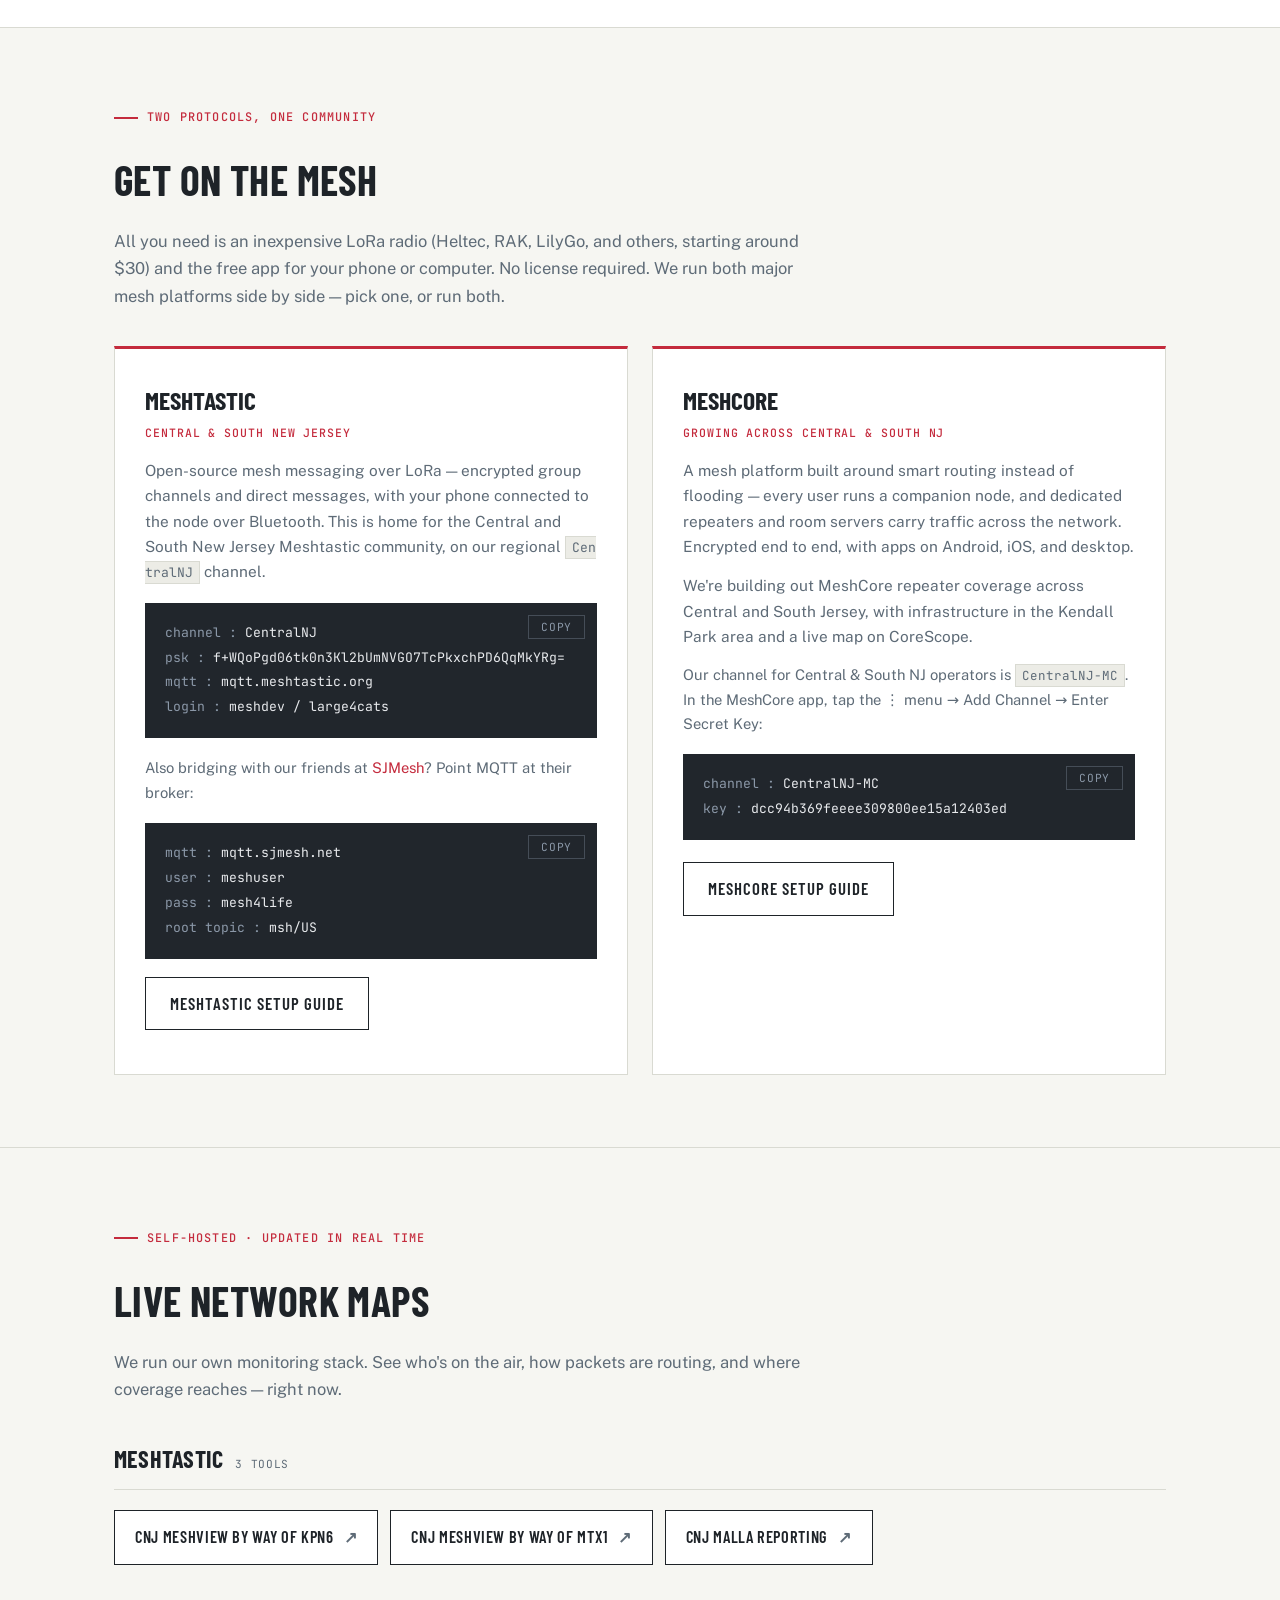
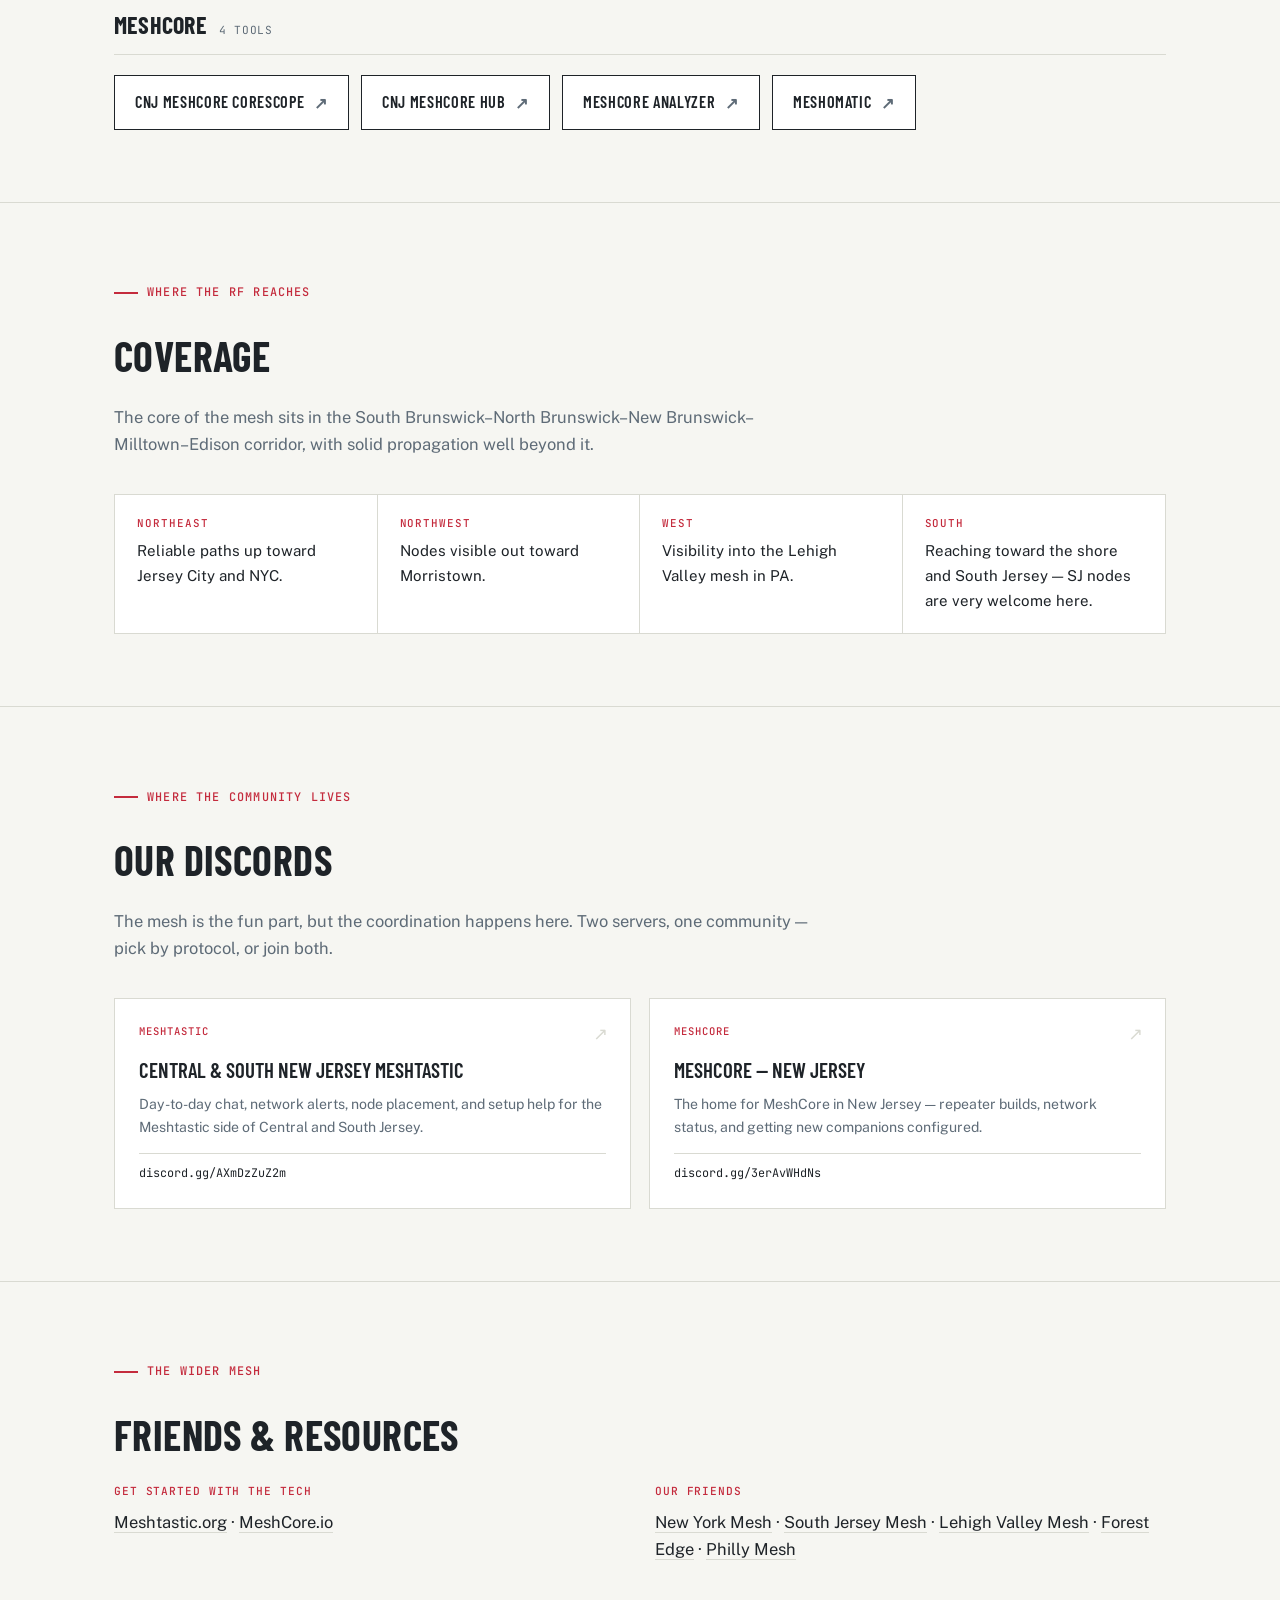
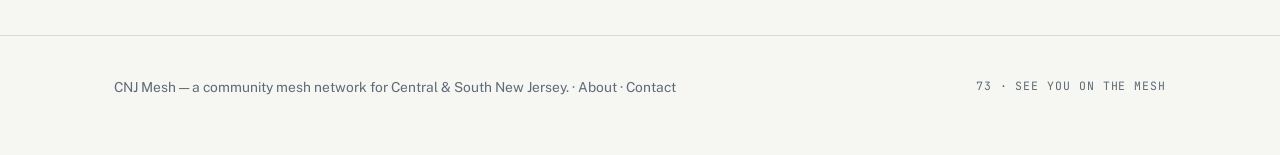
==== commit ee15429c: "website: Central & South New Jersey wording (repo copy, not yet deployed) Co-Authored-By: Claude Son" ====
--- a/website/cnjmesh-me/index.html
+++ b/website/cnjmesh-me/index.html
@@ -442,7 +442,7 @@
 
 <header>
   <div class="wrap nav">
-    <a class="brand" href="index.html"><span class="onair"></span><span class="brand-full">CNJ &amp; South Jersey Mesh</span><span class="brand-short">CNJ Mesh</span></a>
+    <a class="brand" href="index.html"><span class="onair"></span><span class="brand-full">Central &amp; South New Jersey Mesh</span><span class="brand-short">Central &amp; South NJ</span></a>
     <nav class="links">
       <a href="about.html">About</a>
       <a href="getting-started.html">Getting started</a>
@@ -557,10 +557,10 @@
       </div>
       <div class="card">
         <h3>MeshCore</h3>
-        <span class="sub">Growing across Central NJ</span>
+        <span class="sub">Growing across Central &amp; South NJ</span>
         <p>A mesh platform built around smart routing instead of flooding — every user runs a companion node, and dedicated repeaters and room servers carry traffic across the network. Encrypted end to end, with apps on Android, iOS, and desktop.</p>
-        <p>We're building out MeshCore repeater coverage in Central Jersey, with infrastructure in the Kendall Park area and a live map on CoreScope.</p>
-        <p style="margin-top:14px; margin-bottom:0; color:var(--muted); font-size:.92rem;">Our channel for Central NJ operators is <code>CentralNJ-MC</code>. In the MeshCore app, tap the ⋮ menu → Add Channel → Enter Secret Key:</p>
+        <p>We're building out MeshCore repeater coverage across Central and South Jersey, with infrastructure in the Kendall Park area and a live map on CoreScope.</p>
+        <p style="margin-top:14px; margin-bottom:0; color:var(--muted); font-size:.92rem;">Our channel for Central &amp; South NJ operators is <code>CentralNJ-MC</code>. In the MeshCore app, tap the ⋮ menu → Add Channel → Enter Secret Key:</p>
         <div class="config-block" id="mc-config">
           <button class="copy-btn" data-copy="mc-config-text" aria-label="Copy CentralNJ-MC channel settings">Copy</button>
           <span class="key">channel :</span> <span class="val">CentralNJ-MC</span><br>
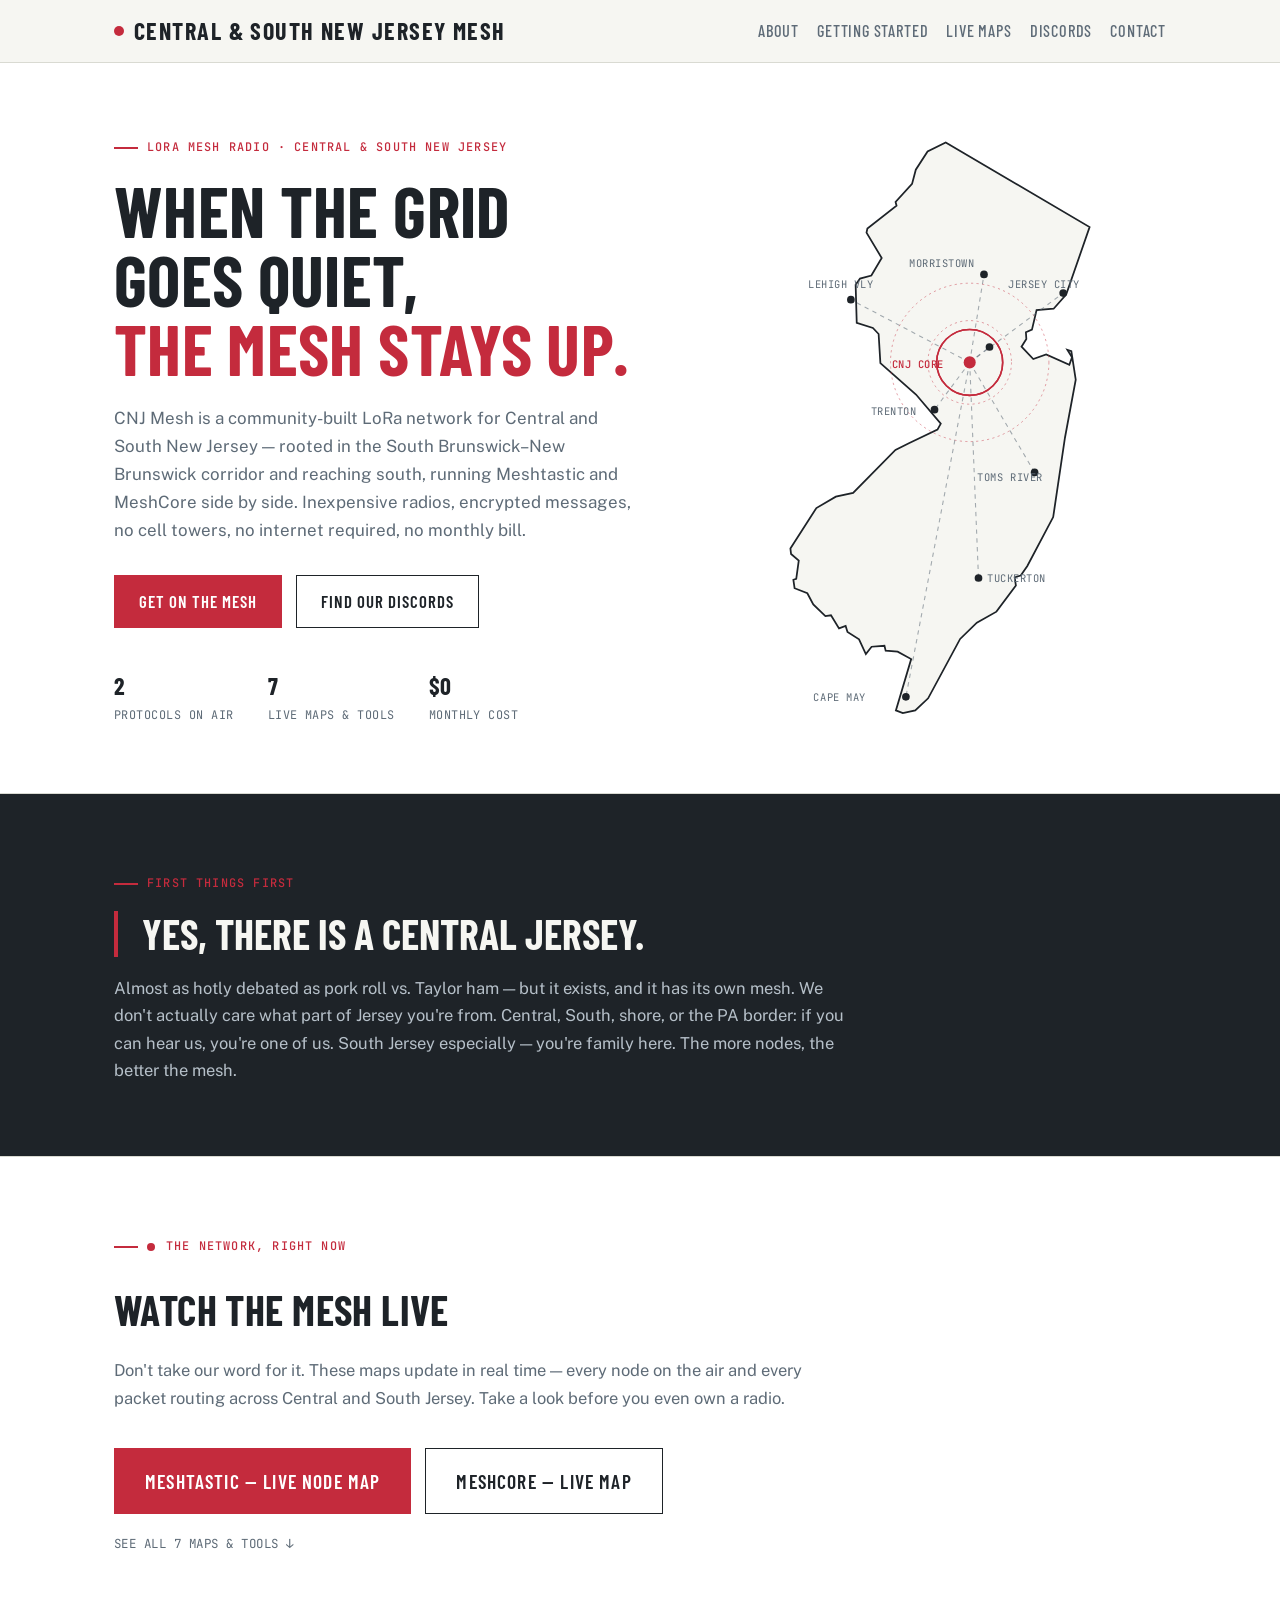
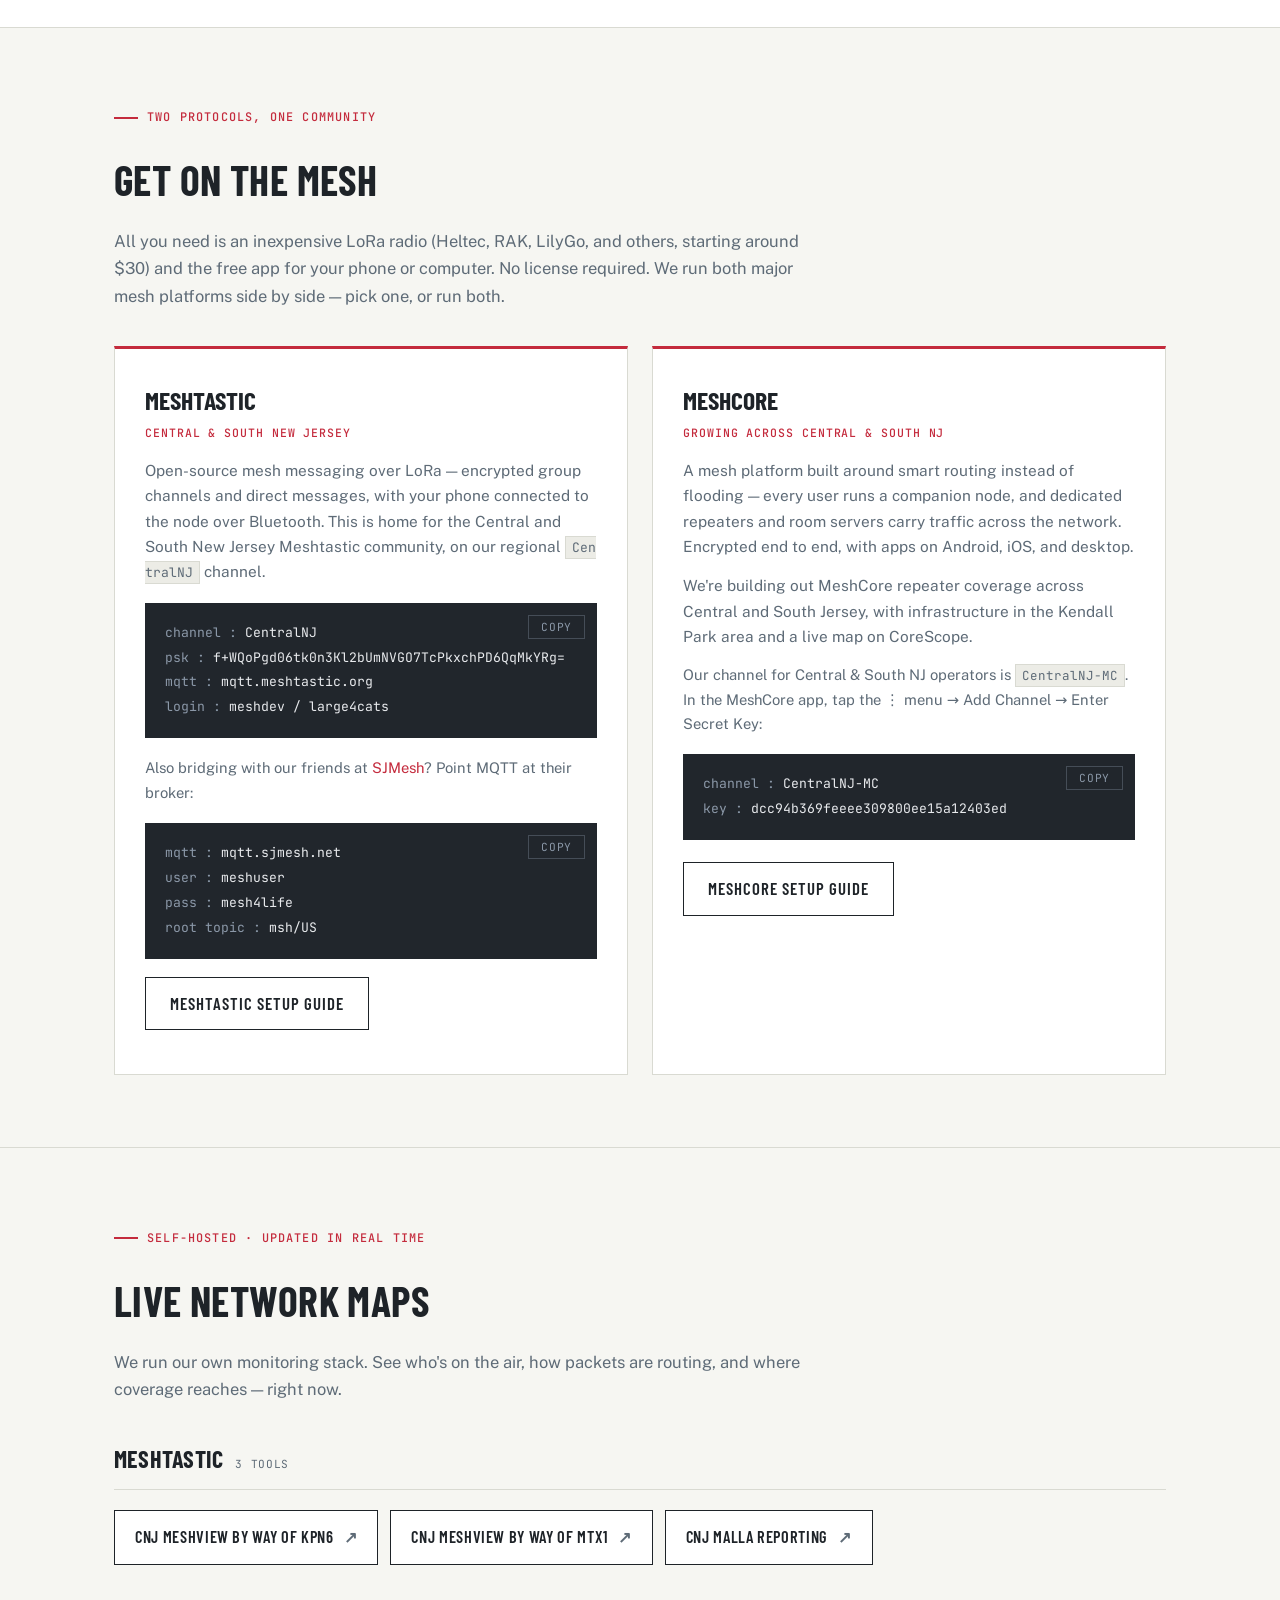
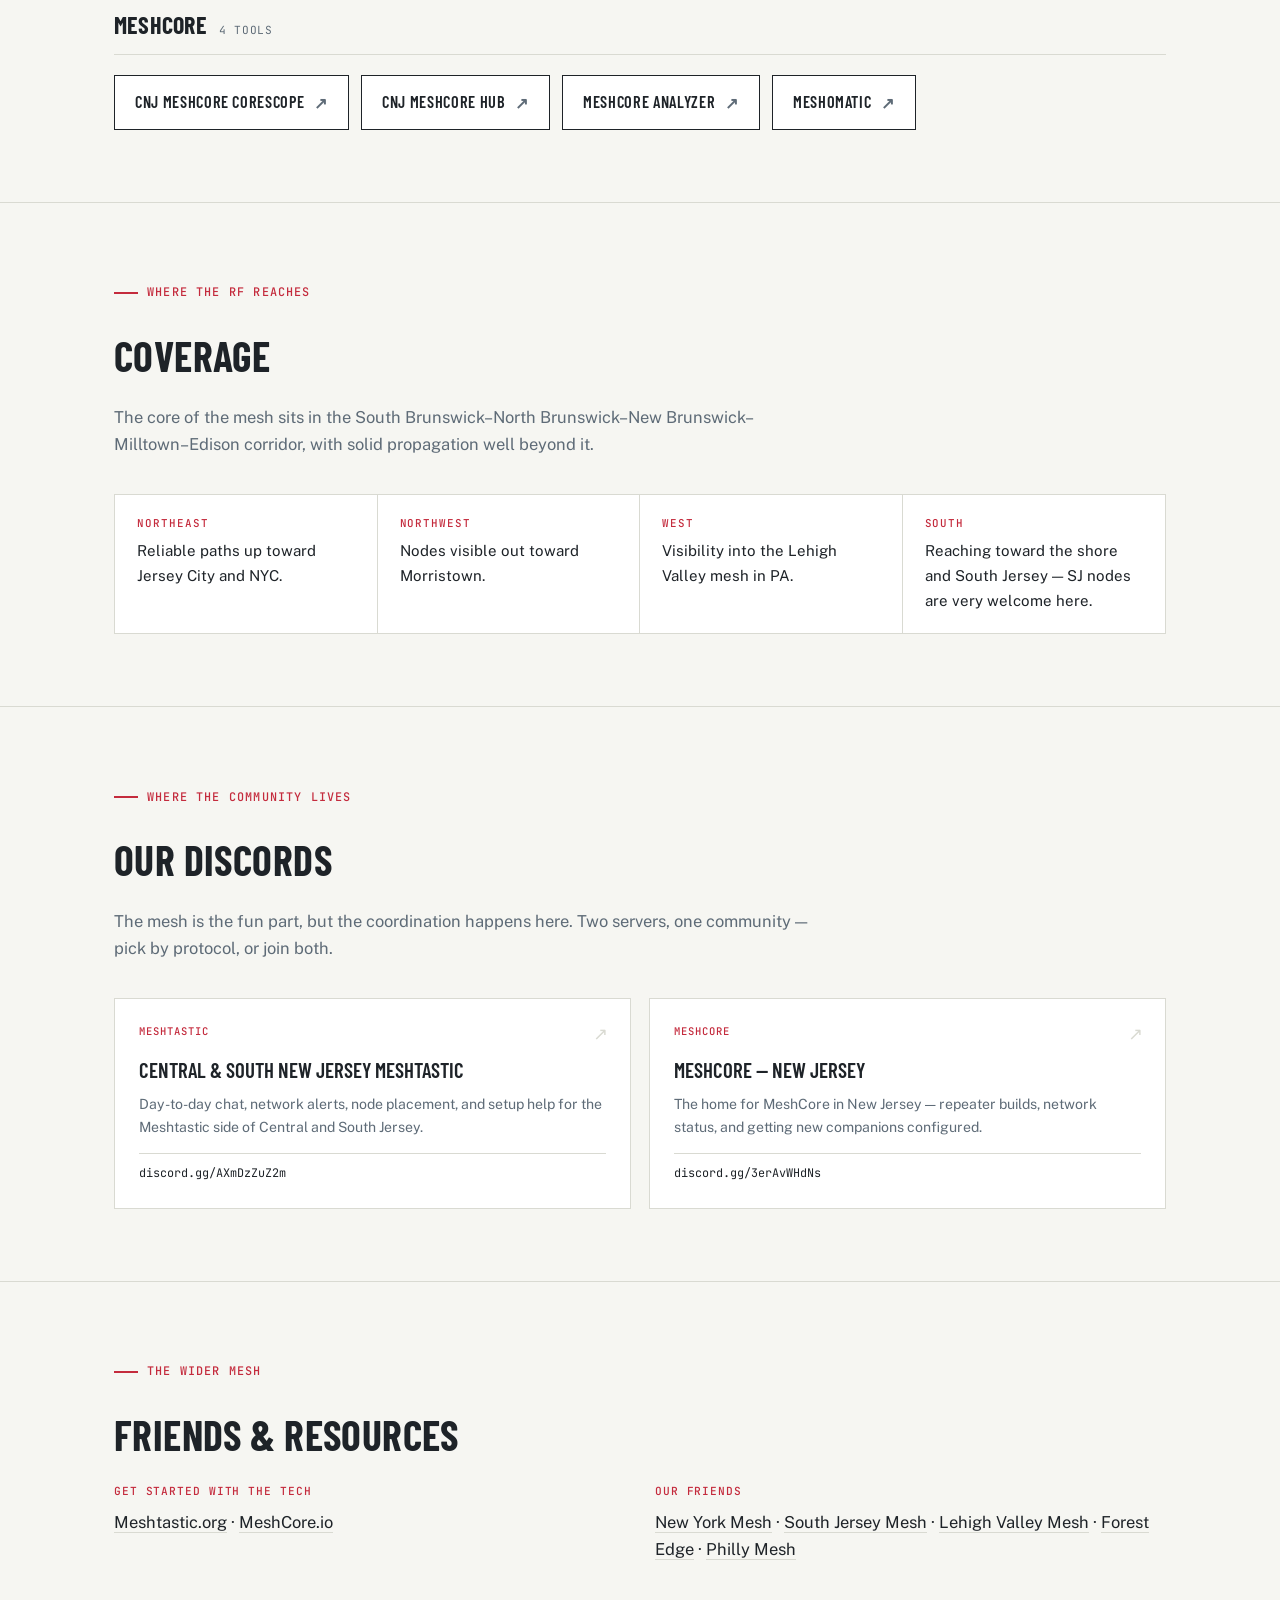
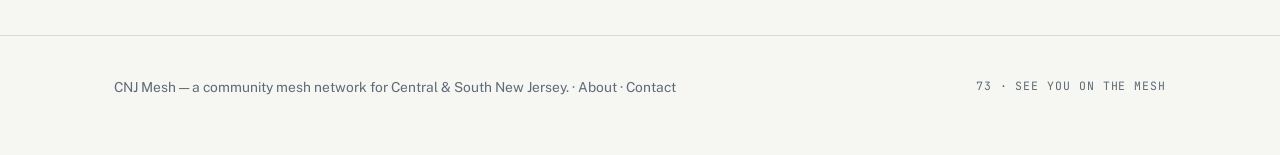
==== commit d8b31cc3: "Remove broken News nav link from repo copy of homepage The News link pointed to network-news.html, w" ====
--- a/website/cnjmesh-me/index.html
+++ b/website/cnjmesh-me/index.html
@@ -448,7 +448,6 @@
       <a href="getting-started.html">Getting started</a>
       <a href="index.html#maps" class="hide-sm">Live maps</a>
       <a href="index.html#discords" class="hide-sm">Discords</a>
-      <a href="network-news.html">News</a>
       <a href="contact.html">Contact</a>
     </nav>
   </div>
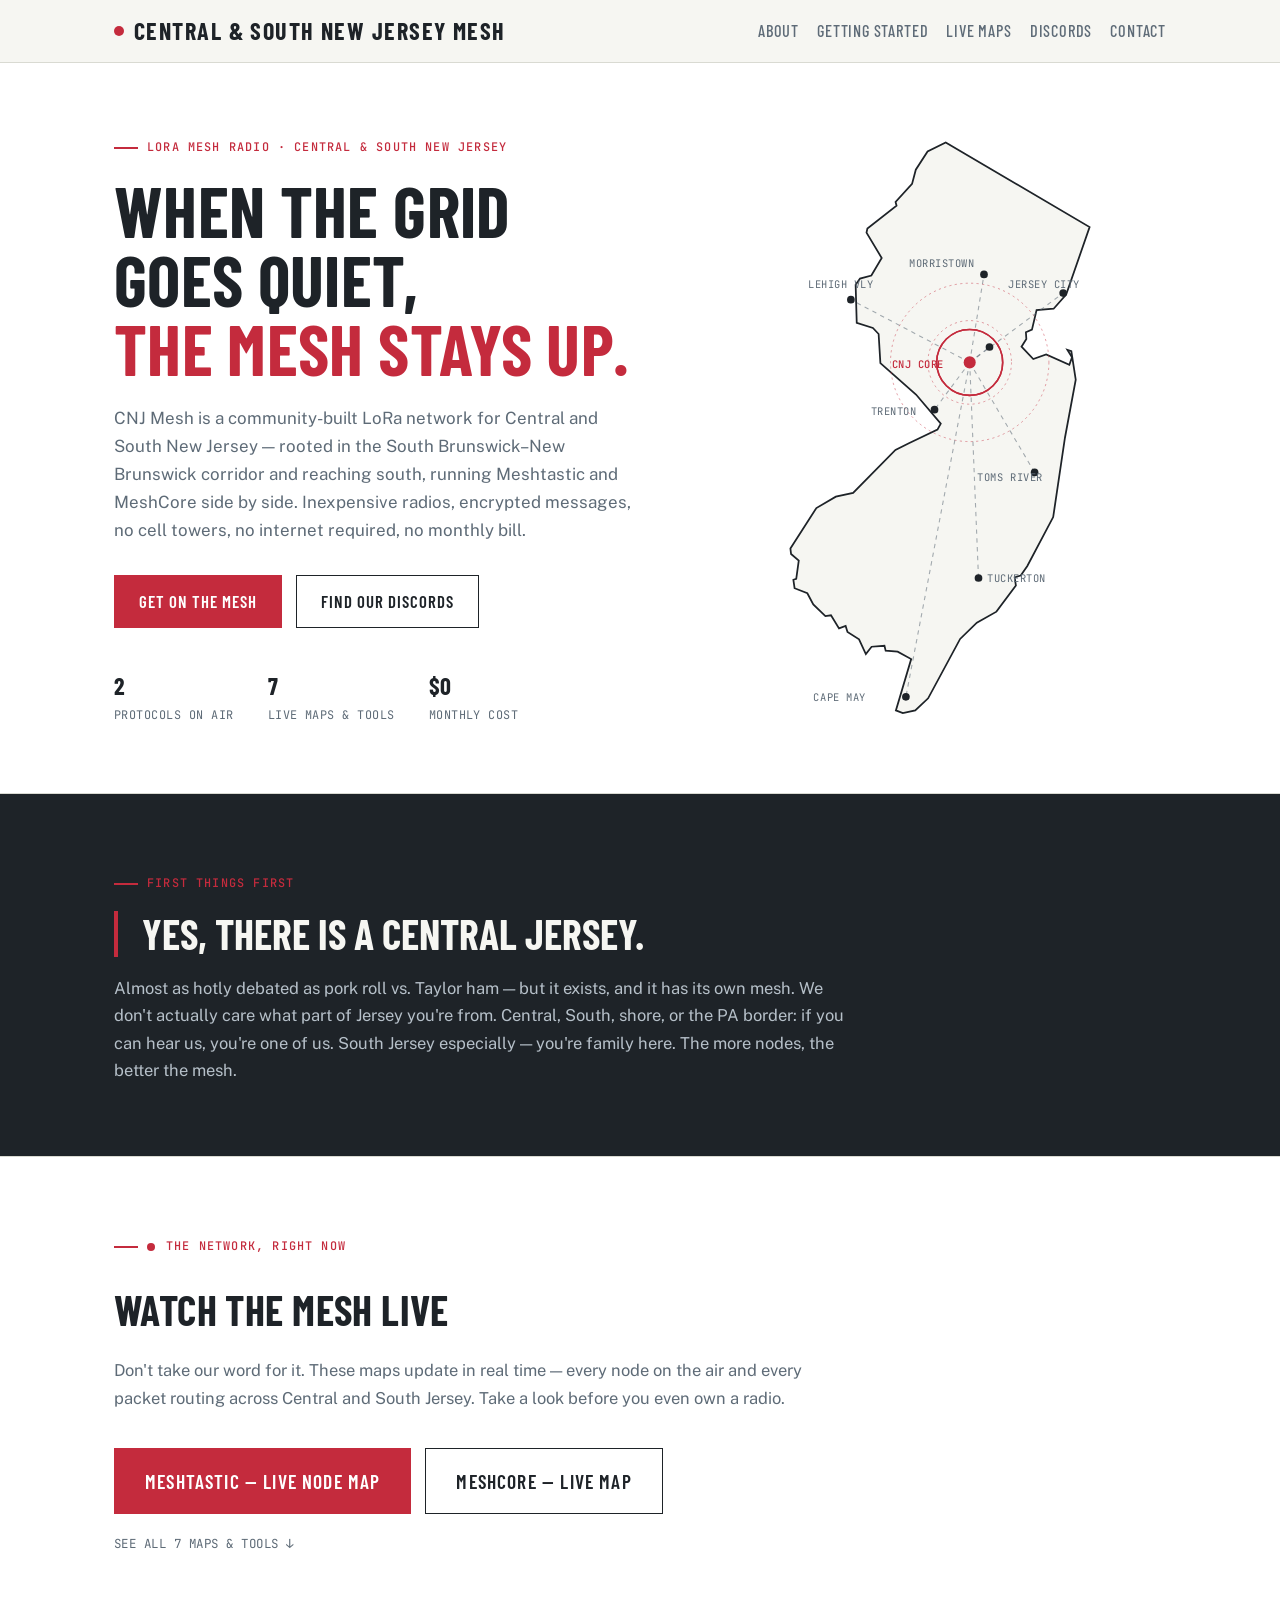
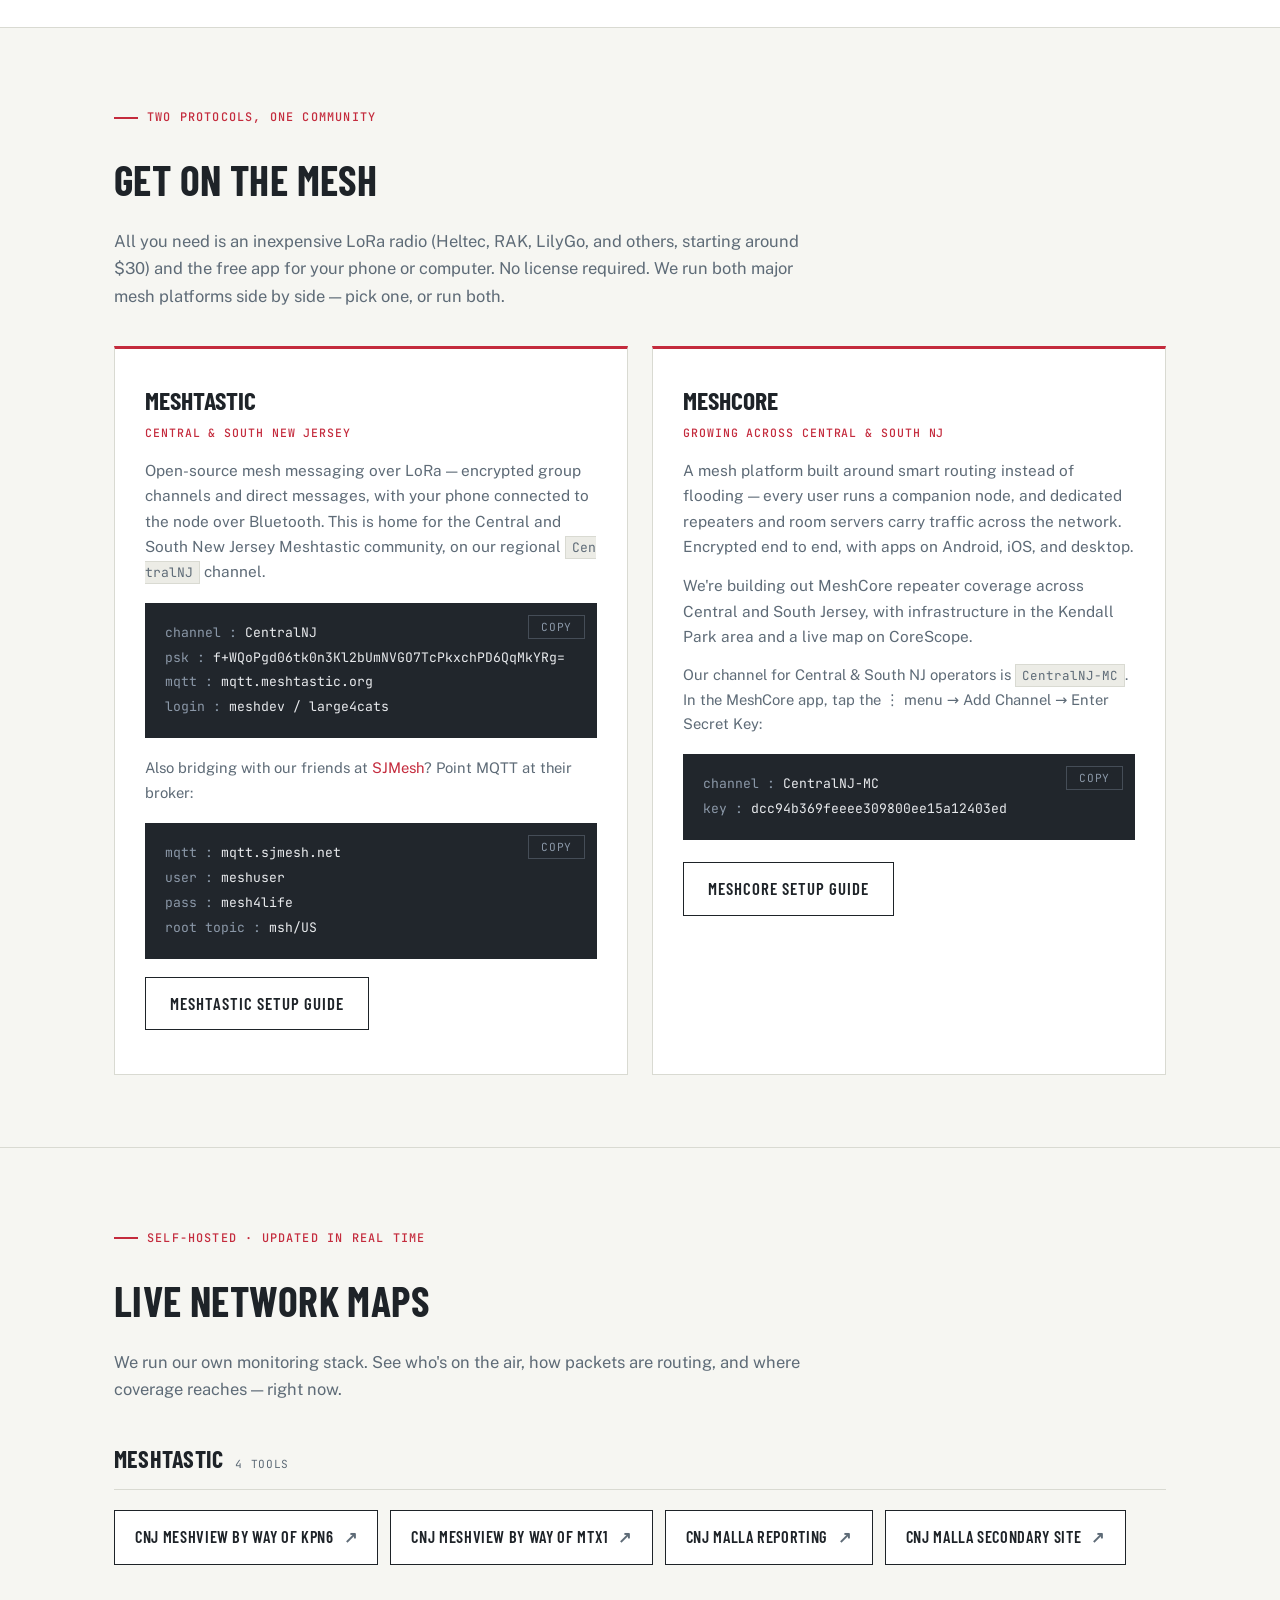
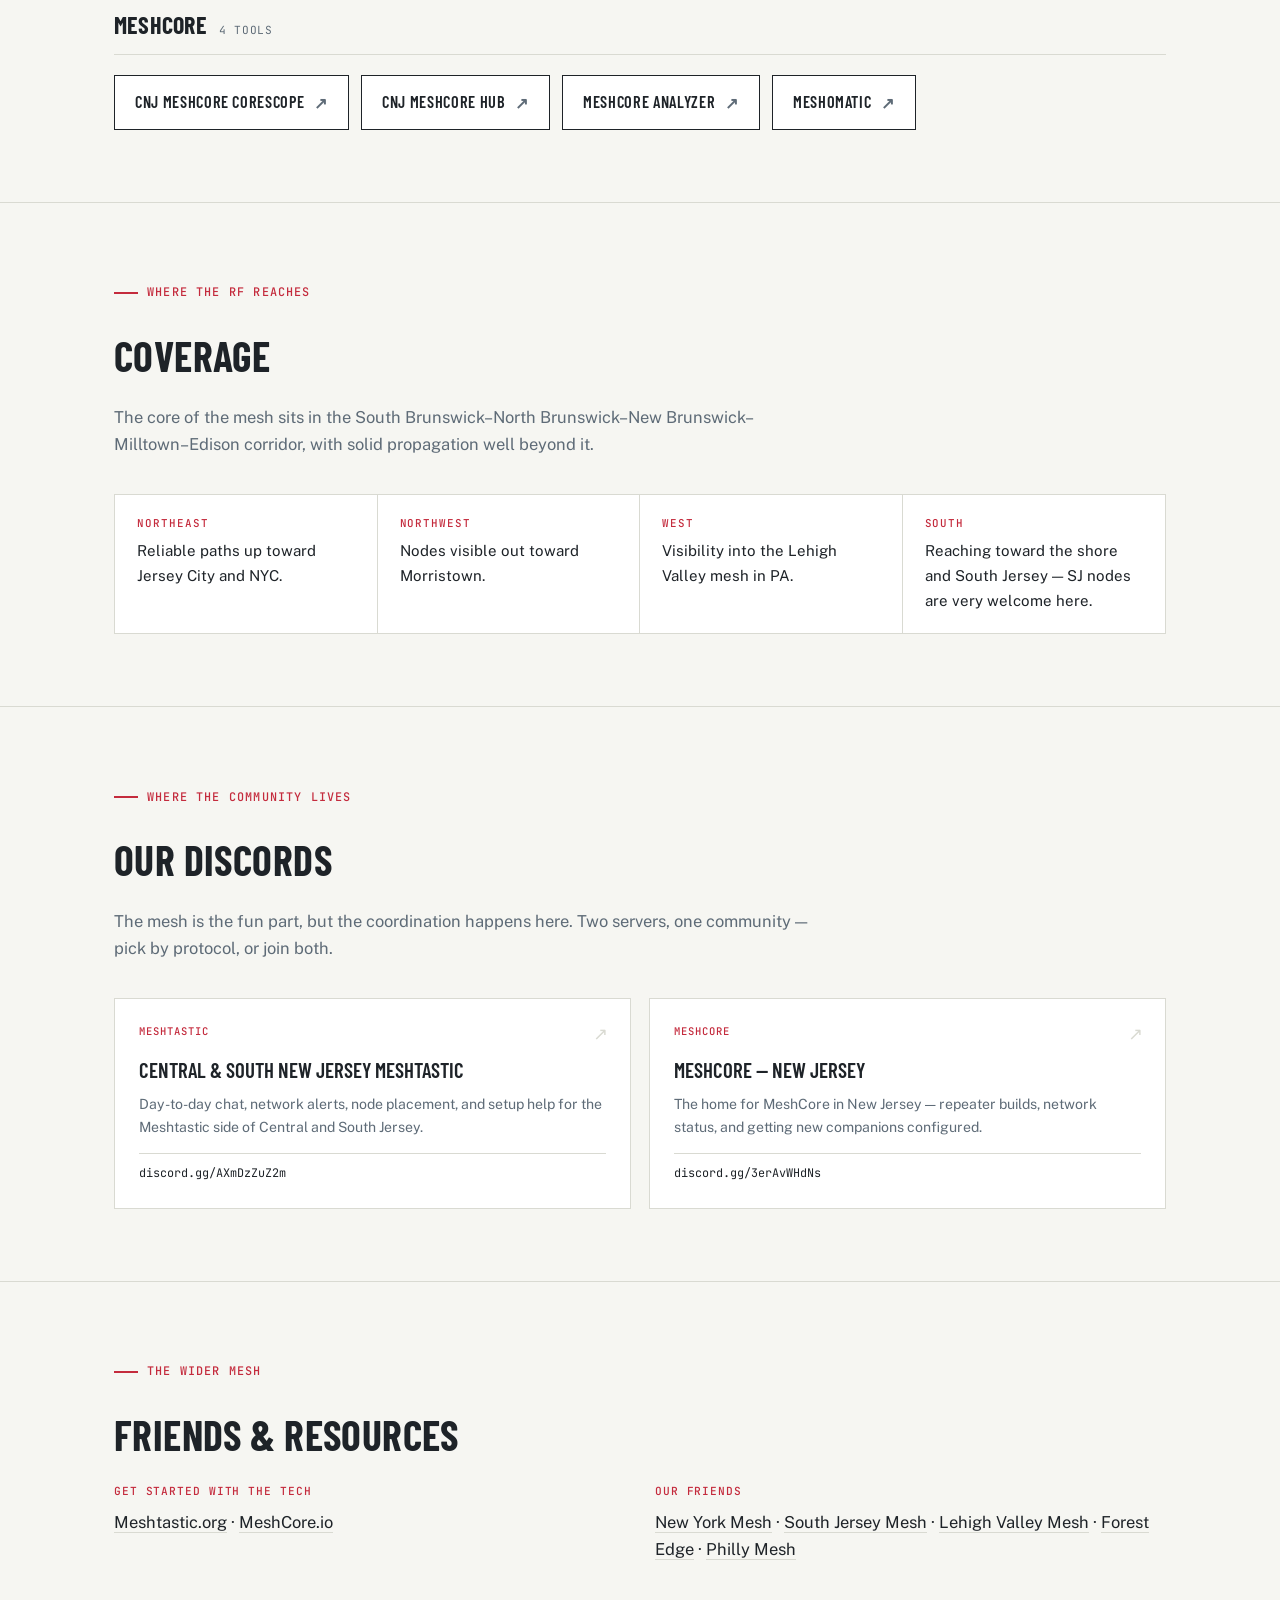
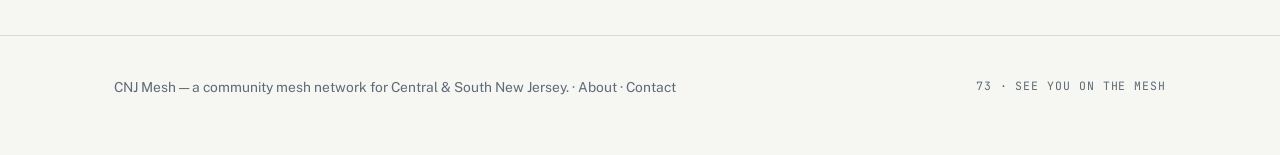
==== commit 794debfb: "website: add CNJ Malla Secondary Site button (malla2), count 4; todo 15 note Co-Authored-By: Claude " ====
--- a/website/cnjmesh-me/index.html
+++ b/website/cnjmesh-me/index.html
@@ -582,12 +582,13 @@
     <div class="proto-group">
       <div class="proto-head">
         <h3>Meshtastic</h3>
-        <span class="count">3 tools</span>
+        <span class="count">4 tools</span>
       </div>
       <div class="btn-grid">
         <a class="link-btn" href="https://meshview.cnjmesh.me/nodegraph">CNJ Meshview by way of KPN6</a>
         <a class="link-btn" href="https://sbnj.meshview.comfx.com/nodegraph">CNJ Meshview by way of MTX1</a>
-        <a class="link-btn" href="https://malla2.cnjmesh.me">CNJ Malla Reporting</a>
+        <a class="link-btn" href="https://malla.cnjmesh.me">CNJ Malla Reporting</a>
+        <a class="link-btn" href="https://malla2.cnjmesh.me">CNJ Malla Secondary Site</a>
       </div>
     </div>
 
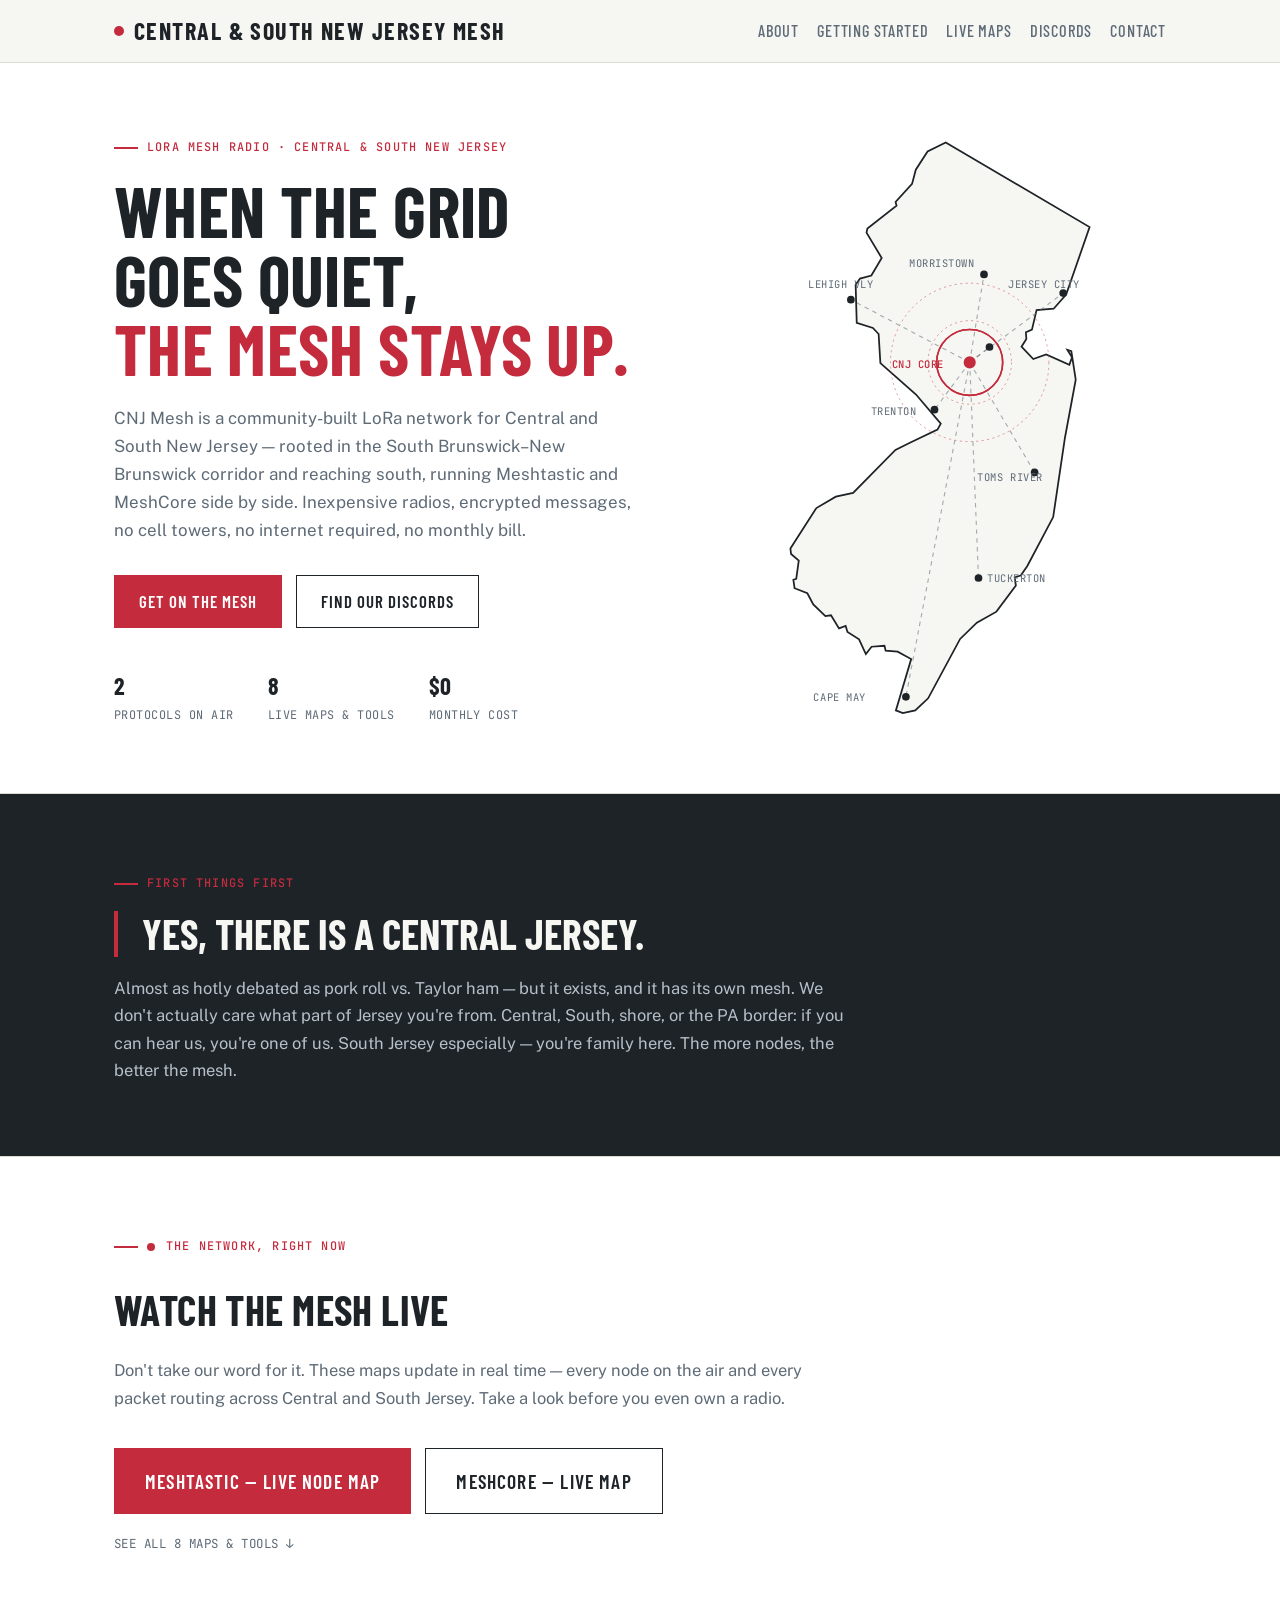
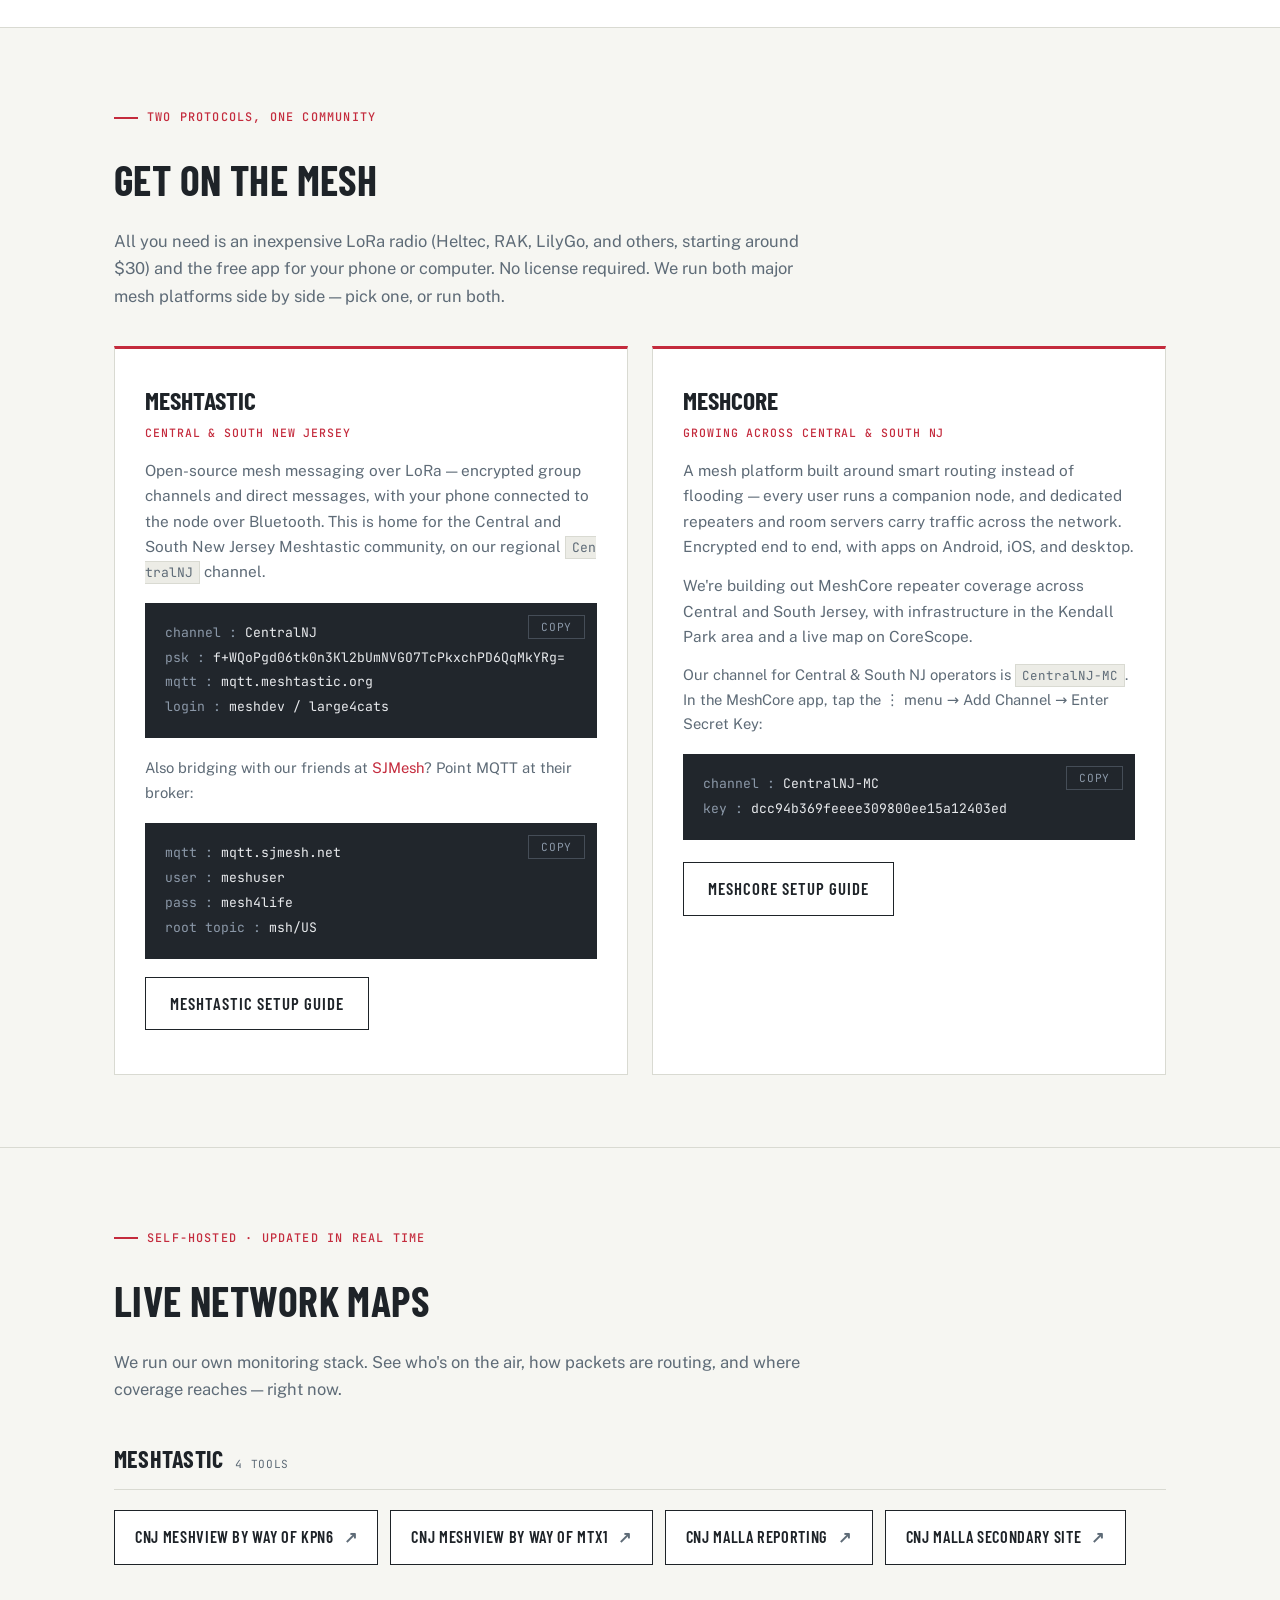
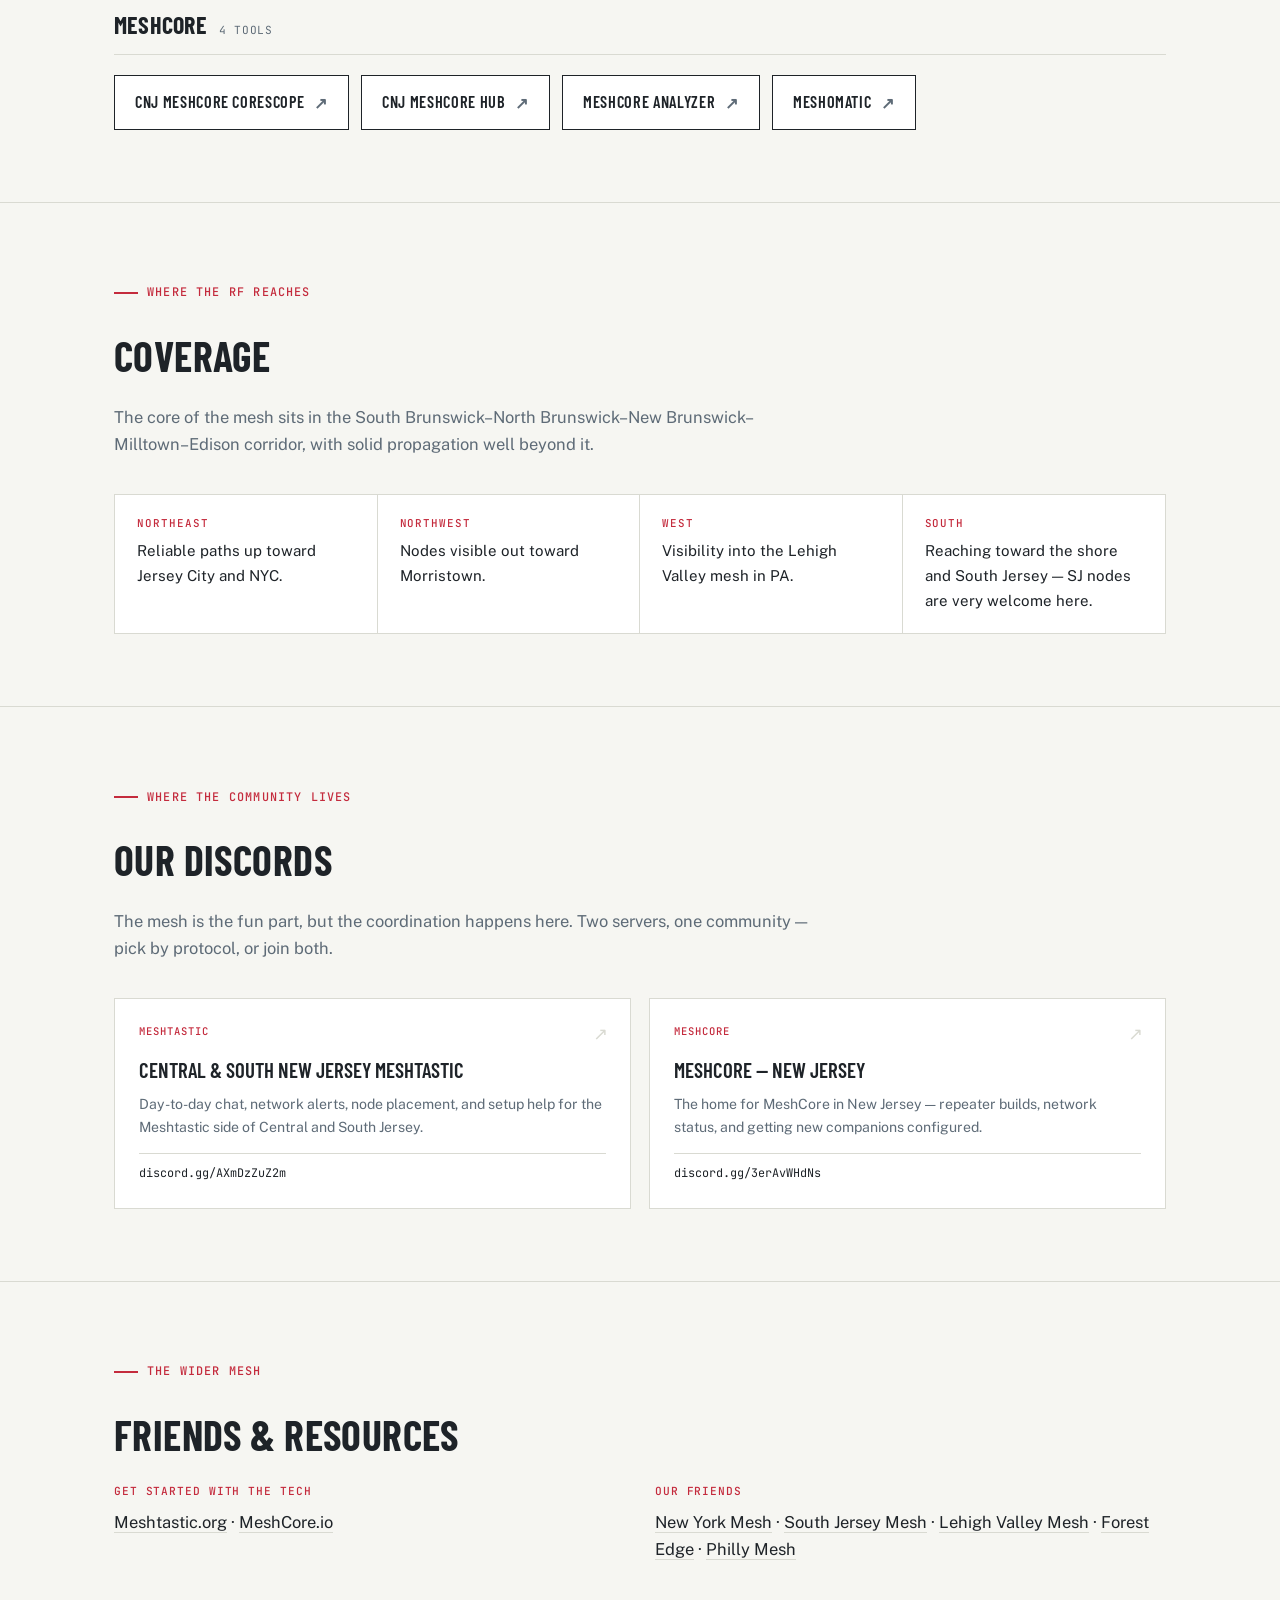
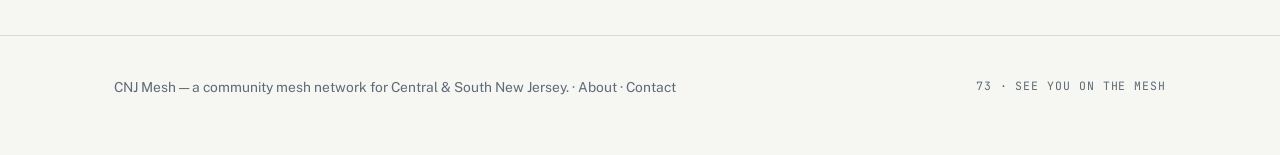
==== commit 09c66e11: "website: index.html ready to deploy (Malla secondary button, 8 tools counter, fail-safe unavailable " ====
--- a/website/cnjmesh-me/index.html
+++ b/website/cnjmesh-me/index.html
@@ -436,6 +436,19 @@
 .watch-more a:hover { color: var(--red); text-decoration: none; }
 @media (prefers-reduced-motion: reduce) { .livewatch .live-dot { animation: none; } }
 
+/* status-notice:start */
+.is-down { border-color: var(--red) !important; }
+.link-btn.is-down { color: var(--red); }
+.down-note {
+  font-family: 'JetBrains Mono', monospace; font-size: .62rem; font-weight: 500;
+  letter-spacing: .08em; text-transform: uppercase; line-height: 1.3;
+  color: var(--red); border: 1px solid var(--red); padding: 2px 7px;
+  animation: down-pulse 2.4s ease-in-out infinite;
+}
+.btn-primary.is-down .down-note { color: #fff; border-color: #fff; }
+@keyframes down-pulse { 50% { opacity: .45; } }
+@media (prefers-reduced-motion: reduce) { .down-note { animation: none; } }
+/* status-notice:end */
 </style>
 </head>
 <body>
@@ -465,7 +478,7 @@
       </div>
       <div class="hero-stats">
         <div><b>2</b>protocols on air</div>
-        <div><b>7</b>live maps &amp; tools</div>
+        <div><b>8</b>live maps &amp; tools</div>
         <div><b>$0</b>monthly cost</div>
       </div>
     </div>
@@ -521,7 +534,7 @@
       <a class="btn btn-primary btn-lg" href="https://meshview.cnjmesh.me/nodegraph">Meshtastic — live node map</a>
       <a class="btn btn-ghost btn-lg" href="https://corescope.cnjmesh.me/#/map">MeshCore — live map</a>
     </div>
-    <p class="watch-more"><a href="#maps">See all 7 maps &amp; tools ↓</a></p>
+    <p class="watch-more"><a href="#maps">See all 8 maps &amp; tools ↓</a></p>
   </div>
 </section>
 
@@ -694,5 +707,36 @@
   });
 </script>
 
+<!-- status-notice:start -->
+<script>
+(function () {
+  var STATUS_URL = "https://status.cnjmesh.me/status.json";
+  var MAX_AGE_MS = 15 * 60 * 1000;
+  try {
+    fetch(STATUS_URL, { cache: "no-store" })
+      .then(function (r) { if (!r.ok) throw new Error("status " + r.status); return r.json(); })
+      .then(function (d) {
+        var t = d && Date.parse(d.generated);
+        if (!isFinite(t) || Math.abs(Date.now() - t) > MAX_AGE_MS) return;
+        if (!d.services || typeof d.services !== "object") return;
+        var links = document.querySelectorAll(".link-btn, .watch-btns a");
+        for (var i = 0; i < links.length; i++) {
+          var a = links[i], host;
+          try { host = new URL(a.href).hostname; } catch (e) { continue; }
+          var s = d.services[host];
+          if (!s || s.up !== false || a.querySelector(".down-note")) continue;
+          var note = document.createElement("span");
+          note.className = "down-note";
+          note.textContent = "Currently unavailable";
+          a.insertBefore(note, a.querySelector(".arrow") || null);
+          a.classList.add("is-down");
+          a.title = "Our status check could not reach this tool at " + d.generated;
+        }
+      })
+      .catch(function () {});
+  } catch (e) {}
+})();
+</script>
+<!-- status-notice:end -->
 </body>
 </html>
